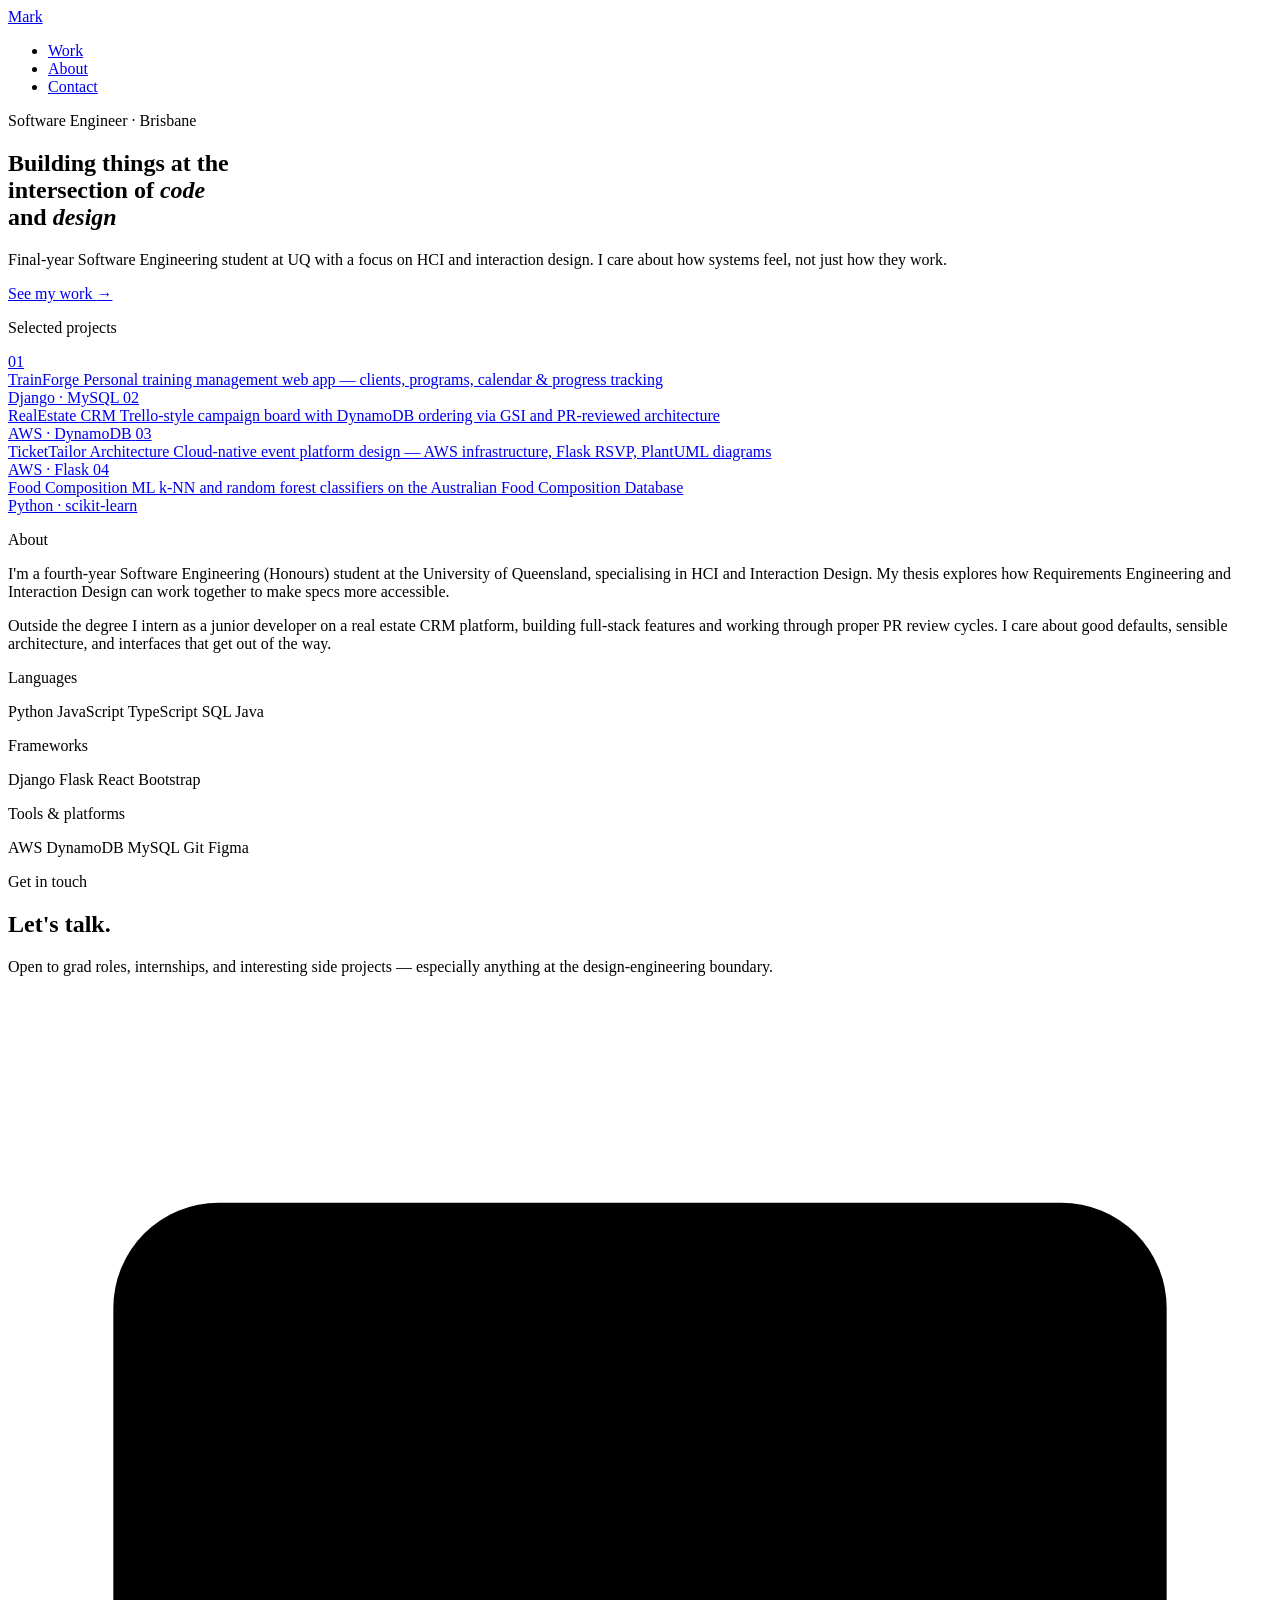
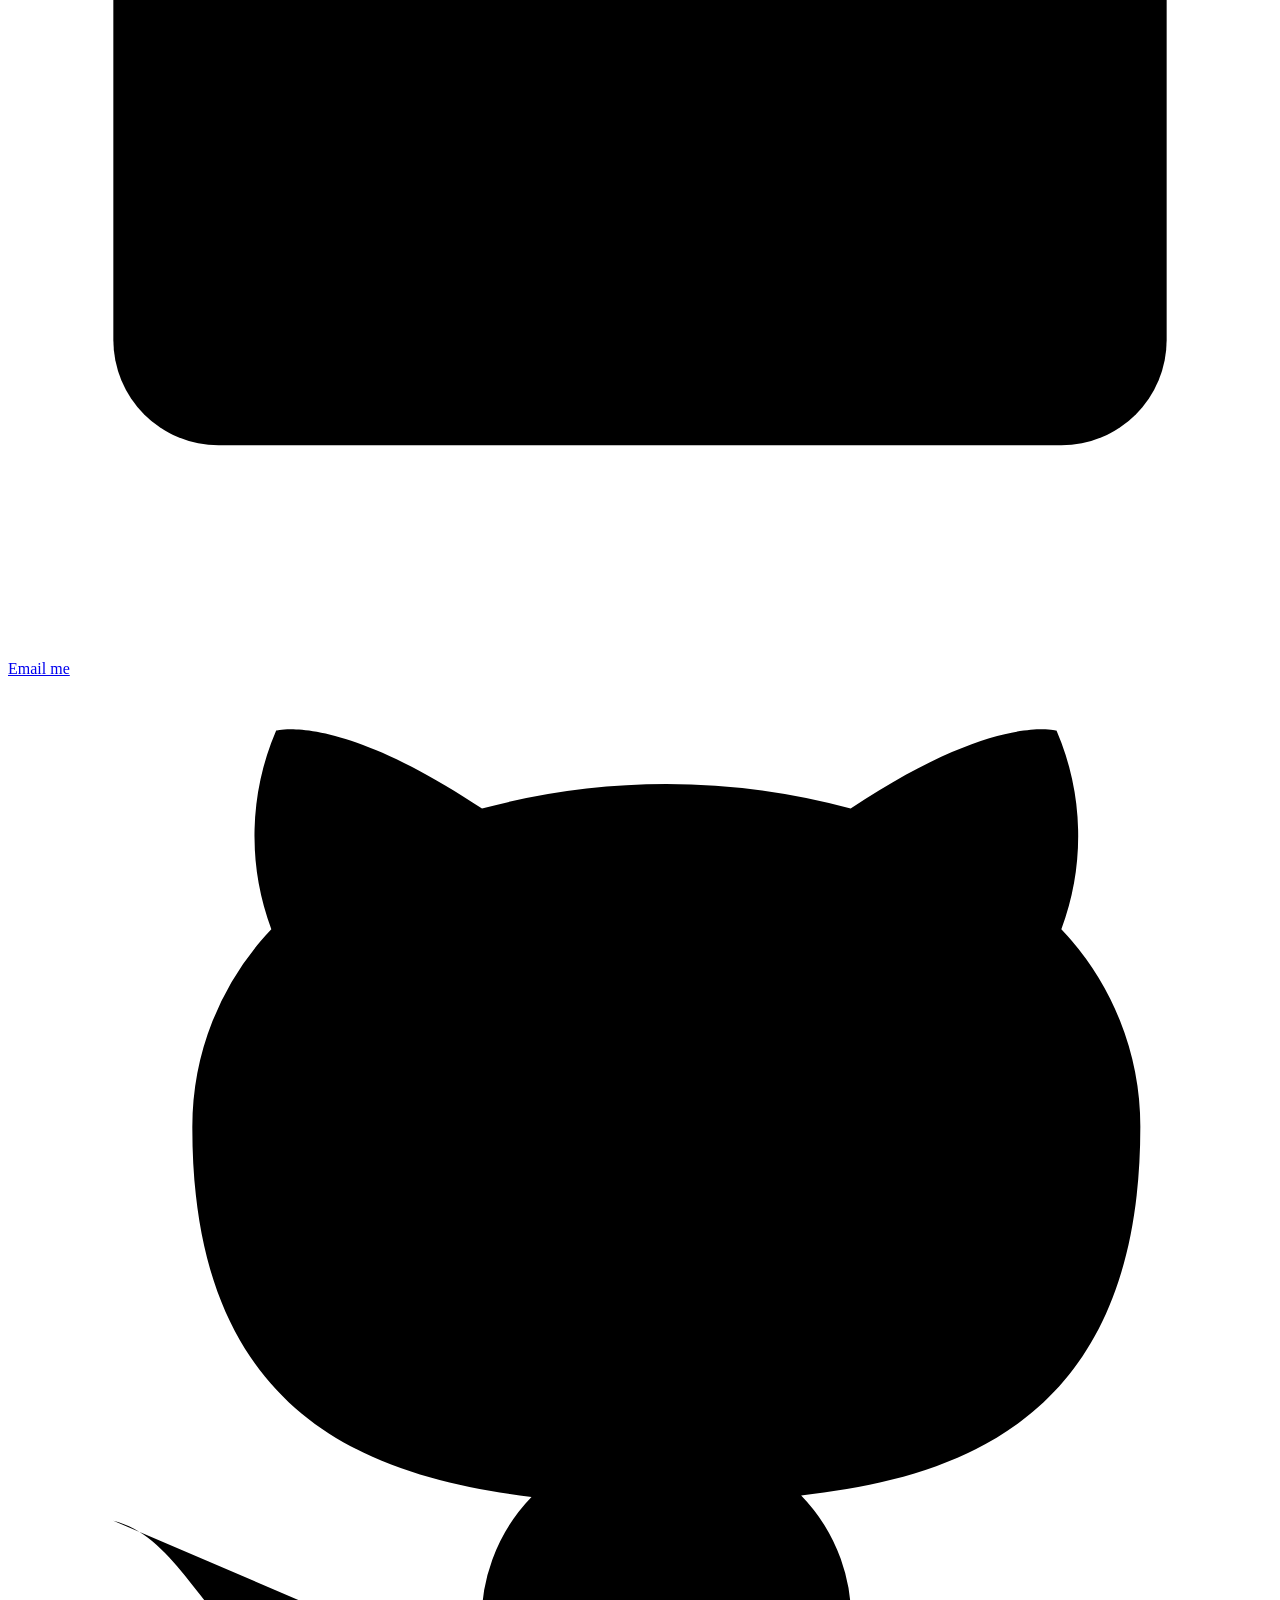
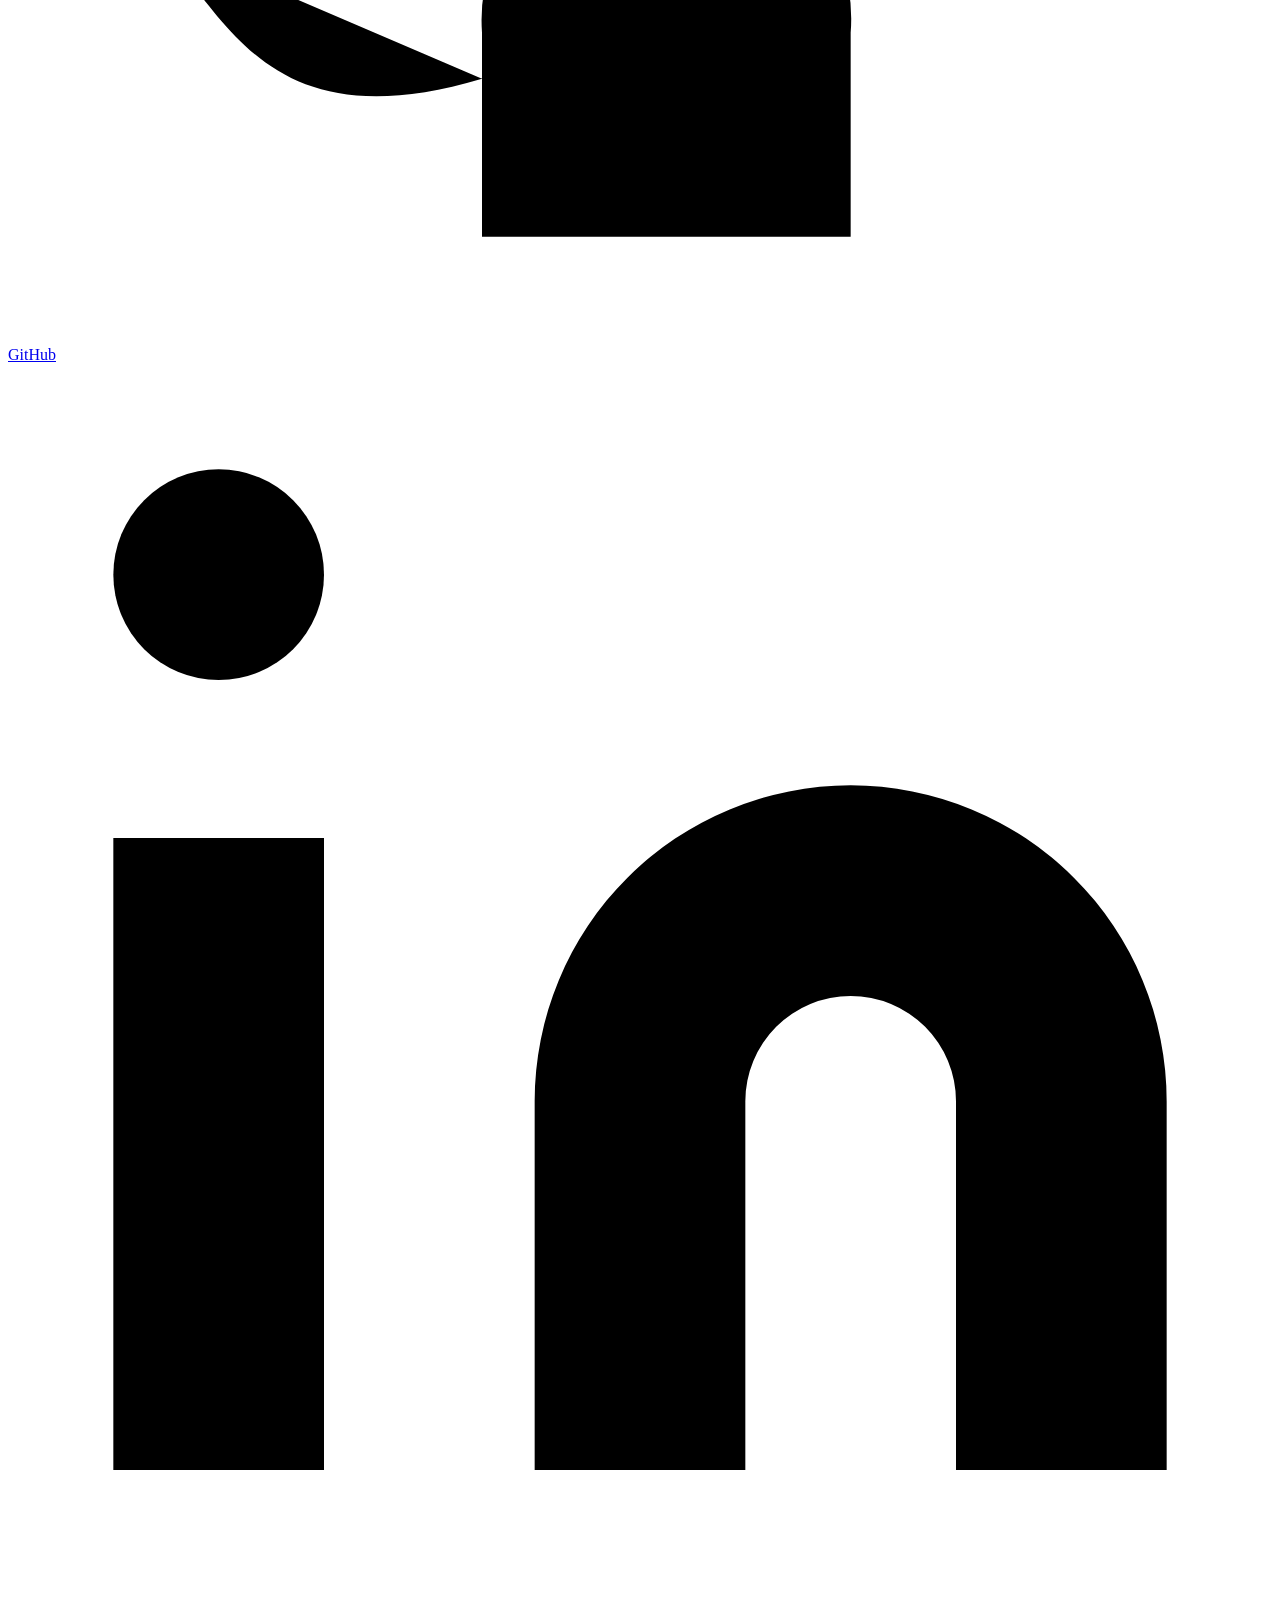
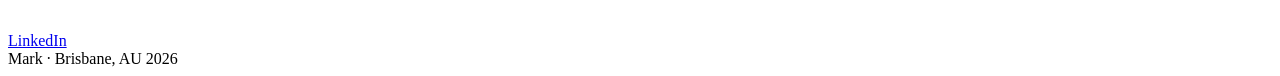
==== index.html @ 2501cafb "web page" ====
<!DOCTYPE html>
<html lang="en">
<head>
  <meta charset="UTF-8" />
  <meta name="viewport" content="width=device-width, initial-scale=1.0" />
  <title>Mark — Software Engineer</title>
  <link rel="preconnect" href="https://fonts.googleapis.com" />
  <link href="https://fonts.googleapis.com/css2?family=DM+Mono:ital,wght@0,300;0,400;1,300&family=Fraunces:ital,opsz,wght@0,9..144,300;0,9..144,400;1,9..144,300&display=swap" rel="stylesheet" />
  <link rel="stylesheet" href="style.css" />
</head>
<body>
  <div class="site">

    <nav>
      <a href="#" class="nav-logo">Mark</a>
      <ul class="nav-links">
        <li><a href="#projects">Work</a></li>
        <li><a href="#about">About</a></li>
        <li><a href="#contact">Contact</a></li>
      </ul>
    </nav>

    <section class="hero">
      <p class="hero-eyebrow">Software Engineer · Brisbane</p>
      <h1>Building things at the<br>intersection of <em>code</em><br>and <em>design</em></h1>
      <p class="hero-sub">
        Final-year Software Engineering student at UQ with a focus on HCI and interaction design. I care about how systems feel, not just how they work.
      </p>
      <a href="#projects" class="hero-cta">
        See my work <span class="arrow">→</span>
      </a>
    </section>

    <section id="projects">
      <p class="section-label">Selected projects</p>
      <div class="project-list">

        <a href="#" class="project-item">
          <span class="project-num">01</span>
          <div>
            <span class="project-name">TrainForge</span>
            <span class="project-desc">Personal training management web app — clients, programs, calendar &amp; progress tracking</span>
          </div>
          <span class="project-tag">Django · MySQL</span>
        </a>

        <a href="#" class="project-item">
          <span class="project-num">02</span>
          <div>
            <span class="project-name">RealEstate CRM</span>
            <span class="project-desc">Trello-style campaign board with DynamoDB ordering via GSI and PR-reviewed architecture</span>
          </div>
          <span class="project-tag">AWS · DynamoDB</span>
        </a>

        <a href="#" class="project-item">
          <span class="project-num">03</span>
          <div>
            <span class="project-name">TicketTailor Architecture</span>
            <span class="project-desc">Cloud-native event platform design — AWS infrastructure, Flask RSVP, PlantUML diagrams</span>
          </div>
          <span class="project-tag">AWS · Flask</span>
        </a>

        <a href="#" class="project-item">
          <span class="project-num">04</span>
          <div>
            <span class="project-name">Food Composition ML</span>
            <span class="project-desc">k-NN and random forest classifiers on the Australian Food Composition Database</span>
          </div>
          <span class="project-tag">Python · scikit-learn</span>
        </a>

      </div>
    </section>

    <section id="about">
      <p class="section-label">About</p>
      <div class="about-grid">
        <div class="about-text">
          <p>
            I'm a fourth-year Software Engineering (Honours) student at the University of Queensland, specialising in HCI and Interaction Design. My thesis explores how Requirements Engineering and Interaction Design can work together to make specs more accessible.
          </p>
          <p>
            Outside the degree I intern as a junior developer on a real estate CRM platform, building full-stack features and working through proper PR review cycles. I care about good defaults, sensible architecture, and interfaces that get out of the way.
          </p>
        </div>
        <div class="about-stack">
          <div class="stack-group">
            <p class="stack-heading">Languages</p>
            <div class="stack-items">
              <span class="tag">Python</span>
              <span class="tag">JavaScript</span>
              <span class="tag">TypeScript</span>
              <span class="tag">SQL</span>
              <span class="tag">Java</span>
            </div>
          </div>
          <div class="stack-group">
            <p class="stack-heading">Frameworks</p>
            <div class="stack-items">
              <span class="tag">Django</span>
              <span class="tag">Flask</span>
              <span class="tag">React</span>
              <span class="tag">Bootstrap</span>
            </div>
          </div>
          <div class="stack-group">
            <p class="stack-heading">Tools &amp; platforms</p>
            <div class="stack-items">
              <span class="tag">AWS</span>
              <span class="tag">DynamoDB</span>
              <span class="tag">MySQL</span>
              <span class="tag">Git</span>
              <span class="tag">Figma</span>
            </div>
          </div>
        </div>
      </div>
    </section>

    <section id="contact">
      <p class="section-label">Get in touch</p>
      <div class="contact-block">
        <div>
          <h2>Let's talk.</h2>
          <p>Open to grad roles, internships, and interesting side projects — especially anything at the design-engineering boundary.</p>
        </div>
        <div class="contact-links">
          <a href="mailto:hello@example.com" class="contact-link">
            <svg viewBox="0 0 24 24"><rect x="2" y="4" width="20" height="16" rx="2"/><path d="m2 7 10 7 10-7"/></svg>
            Email me
          </a>
          <a href="https://github.com/" class="contact-link" target="_blank" rel="noopener">
            <svg viewBox="0 0 24 24"><path d="M9 19c-5 1.5-5-2.5-7-3m14 6v-3.87a3.37 3.37 0 0 0-.94-2.61c3.14-.35 6.44-1.54 6.44-7A5.44 5.44 0 0 0 20 4.77 5.07 5.07 0 0 0 19.91 1S18.73.65 16 2.48a13.38 13.38 0 0 0-7 0C6.27.65 5.09 1 5.09 1A5.07 5.07 0 0 0 5 4.77a5.44 5.44 0 0 0-1.5 3.78c0 5.42 3.3 6.61 6.44 7A3.37 3.37 0 0 0 9 18.13V22"/></svg>
            GitHub
          </a>
          <a href="https://linkedin.com/" class="contact-link" target="_blank" rel="noopener">
            <svg viewBox="0 0 24 24"><path d="M16 8a6 6 0 0 1 6 6v7h-4v-7a2 2 0 0 0-2-2 2 2 0 0 0-2 2v7h-4v-7a6 6 0 0 1 6-6z"/><rect x="2" y="9" width="4" height="12"/><circle cx="4" cy="4" r="2"/></svg>
            LinkedIn
          </a>
        </div>
      </div>
    </section>

    <footer>
      <span>Mark · Brisbane, AU</span>
      <span id="year"></span>
    </footer>

  </div>
  <script>
    document.getElementById('year').textContent = new Date().getFullYear();
  </script>
</body>
</html>
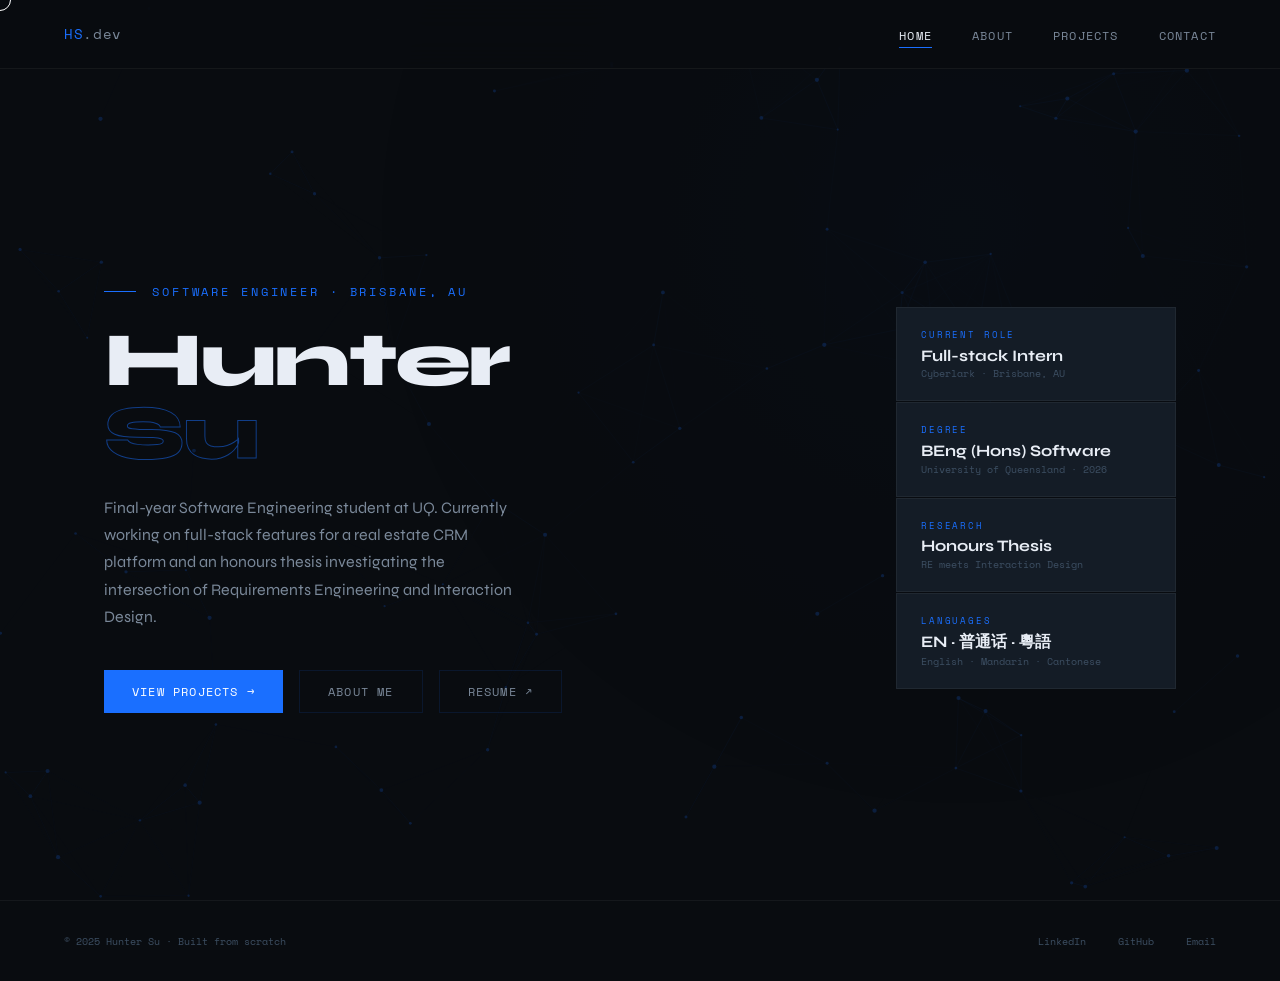
==== commit bc7cdcf6: "added new" ====
--- a/index.html
+++ b/index.html
@@ -3,154 +3,96 @@
 <head>
   <meta charset="UTF-8" />
   <meta name="viewport" content="width=device-width, initial-scale=1.0" />
-  <title>Mark — Software Engineer</title>
-  <link rel="preconnect" href="https://fonts.googleapis.com" />
-  <link href="https://fonts.googleapis.com/css2?family=DM+Mono:ital,wght@0,300;0,400;1,300&family=Fraunces:ital,opsz,wght@0,9..144,300;0,9..144,400;1,9..144,300&display=swap" rel="stylesheet" />
+  <title>Hunter Su - Software Engineer</title>
   <link rel="stylesheet" href="style.css" />
 </head>
 <body>
-  <div class="site">
 
-    <nav>
-      <a href="#" class="nav-logo">Mark</a>
-      <ul class="nav-links">
-        <li><a href="#projects">Work</a></li>
-        <li><a href="#about">About</a></li>
-        <li><a href="#contact">Contact</a></li>
-      </ul>
-    </nav>
+  <!-- Cursor -->
+  <div class="cursor"></div>
 
-    <section class="hero">
-      <p class="hero-eyebrow">Software Engineer · Brisbane</p>
-      <h1>Building things at the<br>intersection of <em>code</em><br>and <em>design</em></h1>
-      <p class="hero-sub">
-        Final-year Software Engineering student at UQ with a focus on HCI and interaction design. I care about how systems feel, not just how they work.
-      </p>
-      <a href="#projects" class="hero-cta">
-        See my work <span class="arrow">→</span>
-      </a>
-    </section>
+  <!-- Animated background -->
+  <canvas id="bg-canvas"></canvas>
 
-    <section id="projects">
-      <p class="section-label">Selected projects</p>
-      <div class="project-list">
+  <!-- Page transition overlay -->
+  <div id="page-transition"></div>
 
-        <a href="#" class="project-item">
-          <span class="project-num">01</span>
-          <div>
-            <span class="project-name">TrainForge</span>
-            <span class="project-desc">Personal training management web app — clients, programs, calendar &amp; progress tracking</span>
-          </div>
-          <span class="project-tag">Django · MySQL</span>
-        </a>
+  <!-- Nav -->
+  <nav>
+    <a href="index.html" class="nav-logo" data-transition>HS<span>.dev</span></a>
+    <ul class="nav-links">
+      <li><a href="index.html"    data-transition>Home</a></li>
+      <li><a href="about.html"    data-transition>About</a></li>
+      <li><a href="projects.html" data-transition>Projects</a></li>
+      <li><a href="contact.html"  data-transition>Contact</a></li>
+    </ul>
+  </nav>
 
-        <a href="#" class="project-item">
-          <span class="project-num">02</span>
-          <div>
-            <span class="project-name">RealEstate CRM</span>
-            <span class="project-desc">Trello-style campaign board with DynamoDB ordering via GSI and PR-reviewed architecture</span>
-          </div>
-          <span class="project-tag">AWS · DynamoDB</span>
-        </a>
+  <main>
+    <div class="page-content">
 
-        <a href="#" class="project-item">
-          <span class="project-num">03</span>
-          <div>
-            <span class="project-name">TicketTailor Architecture</span>
-            <span class="project-desc">Cloud-native event platform design — AWS infrastructure, Flask RSVP, PlantUML diagrams</span>
-          </div>
-          <span class="project-tag">AWS · Flask</span>
-        </a>
-
-        <a href="#" class="project-item">
-          <span class="project-num">04</span>
-          <div>
-            <span class="project-name">Food Composition ML</span>
-            <span class="project-desc">k-NN and random forest classifiers on the Australian Food Composition Database</span>
-          </div>
-          <span class="project-tag">Python · scikit-learn</span>
-        </a>
-
-      </div>
-    </section>
-
-    <section id="about">
-      <p class="section-label">About</p>
-      <div class="about-grid">
-        <div class="about-text">
-          <p>
-            I'm a fourth-year Software Engineering (Honours) student at the University of Queensland, specialising in HCI and Interaction Design. My thesis explores how Requirements Engineering and Interaction Design can work together to make specs more accessible.
-          </p>
-          <p>
-            Outside the degree I intern as a junior developer on a real estate CRM platform, building full-stack features and working through proper PR review cycles. I care about good defaults, sensible architecture, and interfaces that get out of the way.
-          </p>
-        </div>
-        <div class="about-stack">
-          <div class="stack-group">
-            <p class="stack-heading">Languages</p>
-            <div class="stack-items">
-              <span class="tag">Python</span>
-              <span class="tag">JavaScript</span>
-              <span class="tag">TypeScript</span>
-              <span class="tag">SQL</span>
-              <span class="tag">Java</span>
+      <!-- HERO -->
+      <section style="position:relative;">
+        <div class="hero">
+          <div class="hero-left">
+            <div class="hero-eyebrow">Software Engineer · Brisbane, AU</div>
+            <h1 class="hero-name">
+              <span class="line-1">Hunter</span>
+              <span class="line-2">Su</span>
+            </h1>
+            <p class="hero-desc">
+              Final-year Software Engineering student at UQ. Currently working on full-stack features for a real estate CRM 
+              platform and an honours thesis investigating the intersection of Requirements Engineering and Interaction Design.
+            </p>
+            <div class="hero-cta">
+              <a href="projects.html" class="btn btn-primary" data-transition>View Projects →</a>
+              <a href="about.html"    class="btn btn-outline"  data-transition>About Me</a>
+              <a href="Hunter_Su_Resume.pdf" target="_blank" class="btn btn-outline">
+                Resume ↗
+              </a>
             </div>
           </div>
-          <div class="stack-group">
-            <p class="stack-heading">Frameworks</p>
-            <div class="stack-items">
-              <span class="tag">Django</span>
-              <span class="tag">Flask</span>
-              <span class="tag">React</span>
-              <span class="tag">Bootstrap</span>
-            </div>
-          </div>
-          <div class="stack-group">
-            <p class="stack-heading">Tools &amp; platforms</p>
-            <div class="stack-items">
-              <span class="tag">AWS</span>
-              <span class="tag">DynamoDB</span>
-              <span class="tag">MySQL</span>
-              <span class="tag">Git</span>
-              <span class="tag">Figma</span>
+
+          <div class="hero-right">
+            <div class="stat-cluster">
+              <div class="stat-block live">
+                <div class="stat-label">Current Role</div>
+                <div class="stat-value">Full-stack Intern</div>
+                <div class="stat-sub">Cyberlark · Brisbane, AU</div>
+              </div>
+              <div class="stat-block">
+                <div class="stat-label">Degree</div>
+                <div class="stat-value">BEng (Hons) Software</div>
+                <div class="stat-sub">University of Queensland · 2026</div>
+              </div>
+              <div class="stat-block">
+                <div class="stat-label">Research</div>
+                <div class="stat-value">Honours Thesis</div>
+                <div class="stat-sub">RE meets Interaction Design</div>
+              </div>
+              <div class="stat-block">
+                <div class="stat-label">Languages</div>
+                <div class="stat-value">EN · 普通话 · 粵語</div>
+                <div class="stat-sub">English · Mandarin · Cantonese</div>
+              </div>
             </div>
           </div>
         </div>
-      </div>
-    </section>
+      </section>
 
-    <section id="contact">
-      <p class="section-label">Get in touch</p>
-      <div class="contact-block">
-        <div>
-          <h2>Let's talk.</h2>
-          <p>Open to grad roles, internships, and interesting side projects — especially anything at the design-engineering boundary.</p>
-        </div>
-        <div class="contact-links">
-          <a href="mailto:hello@example.com" class="contact-link">
-            <svg viewBox="0 0 24 24"><rect x="2" y="4" width="20" height="16" rx="2"/><path d="m2 7 10 7 10-7"/></svg>
-            Email me
-          </a>
-          <a href="https://github.com/" class="contact-link" target="_blank" rel="noopener">
-            <svg viewBox="0 0 24 24"><path d="M9 19c-5 1.5-5-2.5-7-3m14 6v-3.87a3.37 3.37 0 0 0-.94-2.61c3.14-.35 6.44-1.54 6.44-7A5.44 5.44 0 0 0 20 4.77 5.07 5.07 0 0 0 19.91 1S18.73.65 16 2.48a13.38 13.38 0 0 0-7 0C6.27.65 5.09 1 5.09 1A5.07 5.07 0 0 0 5 4.77a5.44 5.44 0 0 0-1.5 3.78c0 5.42 3.3 6.61 6.44 7A3.37 3.37 0 0 0 9 18.13V22"/></svg>
-            GitHub
-          </a>
-          <a href="https://linkedin.com/" class="contact-link" target="_blank" rel="noopener">
-            <svg viewBox="0 0 24 24"><path d="M16 8a6 6 0 0 1 6 6v7h-4v-7a2 2 0 0 0-2-2 2 2 0 0 0-2 2v7h-4v-7a6 6 0 0 1 6-6z"/><rect x="2" y="9" width="4" height="12"/><circle cx="4" cy="4" r="2"/></svg>
-            LinkedIn
-          </a>
-        </div>
-      </div>
-    </section>
+    </div>
+  </main>
 
-    <footer>
-      <span>Mark · Brisbane, AU</span>
-      <span id="year"></span>
-    </footer>
+  <footer>
+    <div class="footer-left">© 2025 Hunter Su · Built from scratch</div>
+    <div class="footer-right">
+      <a href="https://linkedin.com/in/hunterycsu" target="_blank">LinkedIn</a>
+      <a href="https://github.com/hunterycsu" target="_blank">GitHub</a>
+      <a href="mailto:hunter.yicong.su@gmail.com">Email</a>
+    </div>
+  </footer>
 
-  </div>
-  <script>
-    document.getElementById('year').textContent = new Date().getFullYear();
-  </script>
+  <script src="transition.js"></script>
+  <script src="background.js"></script>
 </body>
-</html>
+</html>
--- a/style.css
+++ b/style.css
@@ -0,0 +1,1073 @@
+/* =========================================
+   HUNTER SU — PORTFOLIO
+   Dark minimal · Terminal meets Garage
+   ========================================= */
+
+@import url('https://fonts.googleapis.com/css2?family=Space+Mono:ital,wght@0,400;0,700;1,400&family=Syne:wght@400;500;700;800&display=swap');
+
+/* ---- RESET & ROOT ---- */
+*, *::before, *::after {
+  margin: 0;
+  padding: 0;
+  box-sizing: border-box;
+}
+
+:root {
+  --bg:          #090c10;
+  --bg-2:        #0d1117;
+  --bg-3:        #111820;
+  --surface:     #141c26;
+  --surface-2:   #1a2535;
+  --blue:        #1a6fff;
+  --blue-dim:    #1249b3;
+  --blue-glow:   rgba(26, 111, 255, 0.18);
+  --blue-ghost:  rgba(26, 111, 255, 0.07);
+  --text:        #e8edf5;
+  --text-dim:    #7a8899;
+  --text-muted:  #3d4f63;
+  --border:      rgba(26, 111, 255, 0.12);
+  --border-dim:  rgba(255,255,255,0.05);
+  --mono:        'Space Mono', monospace;
+  --sans:        'Syne', sans-serif;
+  --transition:  cubic-bezier(0.76, 0, 0.24, 1);
+}
+
+html {
+  font-size: 16px;
+  scroll-behavior: smooth;
+}
+
+body {
+  background: var(--bg);
+  color: var(--text);
+  font-family: var(--sans);
+  min-height: 100vh;
+  overflow-x: hidden;
+  cursor: none;
+}
+
+*, a, button, input, textarea, label, select {
+  cursor: none !important;
+}
+
+/* ---- CUSTOM CURSOR ---- */
+.cursor {
+  position: fixed;
+  left: 0;
+  top: 0;
+  width: 22px;
+  height: 22px;
+  border: 1.5px solid white;
+  border-radius: 50%;
+  background: transparent;
+  pointer-events: none;
+  z-index: 9999;
+  transform: translate(-50%, -50%);
+  transition:
+    width .2s ease,
+    height .2s ease,
+    background .2s ease,
+    border-color .2s ease;
+}
+
+.cursor.active {
+  width: 38px;
+  height: 38px;
+  border-color: var(--blue);
+  background: white;
+}
+
+body:has(a:hover) .cursor,
+body:has(button:hover) .cursor {
+  width: 14px;
+  height: 14px;
+}
+
+/* ---- PAGE TRANSITION OVERLAY ---- */
+#page-transition {
+  position: fixed;
+  inset: 0;
+  background: var(--bg);
+  z-index: 500;
+  transform: translateX(-100%);
+  pointer-events: none;
+}
+#page-transition.slide-in {
+  animation: slideIn 0.45s var(--transition) forwards;
+}
+#page-transition.slide-out {
+  animation: slideOut 0.45s var(--transition) forwards;
+}
+
+@keyframes slideIn {
+  from { transform: translateX(-100%); }
+  to   { transform: translateX(0%); }
+}
+@keyframes slideOut {
+  from { transform: translateX(0%); }
+  to   { transform: translateX(100%); }
+}
+
+/* ---- NAV ---- */
+nav {
+  position: fixed;
+  top: 0;
+  left: 0;
+  right: 0;
+  z-index: 100;
+  display: flex;
+  align-items: center;
+  justify-content: space-between;
+  padding: 1.5rem 4rem;
+  border-bottom: 1px solid var(--border-dim);
+  background: rgba(9, 12, 16, 0.8);
+  backdrop-filter: blur(20px);
+  -webkit-backdrop-filter: blur(20px);
+}
+
+.nav-logo {
+  font-family: var(--mono);
+  font-size: 0.85rem;
+  color: var(--blue);
+  text-decoration: none;
+  letter-spacing: 0.05em;
+}
+.nav-logo span {
+  color: var(--text-dim);
+}
+
+.nav-links {
+  display: flex;
+  gap: 2.5rem;
+  list-style: none;
+}
+
+.nav-links a {
+  font-family: var(--mono);
+  font-size: 0.75rem;
+  color: var(--text-dim);
+  text-decoration: none;
+  letter-spacing: 0.1em;
+  text-transform: uppercase;
+  position: relative;
+  transition: color 0.2s;
+}
+.nav-links a::after {
+  content: '';
+  position: absolute;
+  bottom: -4px;
+  left: 0;
+  width: 0;
+  height: 1px;
+  background: var(--blue);
+  transition: width 0.3s var(--transition);
+}
+.nav-links a:hover,
+.nav-links a.active {
+  color: var(--text);
+}
+.nav-links a:hover::after,
+.nav-links a.active::after {
+  width: 100%;
+}
+
+/* ---- MAIN WRAPPER ---- */
+main {
+  position: relative;
+  z-index: 2;
+}
+
+/* ---- PAGE CONTENT (fade in on load) ---- */
+.page-content {
+  animation: fadeUp 0.6s var(--transition) both;
+  animation-delay: 0.15s;
+}
+@keyframes fadeUp {
+  from { opacity: 0; transform: translateY(24px); }
+  to   { opacity: 1; transform: translateY(0); }
+}
+
+/* ---- SECTION UTILITY ---- */
+.section {
+  padding: 7rem 4rem;
+  max-width: 1200px;
+  margin: 0 auto;
+}
+.section-tag {
+  font-family: var(--mono);
+  font-size: 0.7rem;
+  color: var(--blue);
+  letter-spacing: 0.2em;
+  text-transform: uppercase;
+  margin-bottom: 1rem;
+  display: flex;
+  align-items: center;
+  gap: 0.75rem;
+}
+.section-tag::before {
+  content: '//';
+  opacity: 0.5;
+}
+
+/* ====================================================
+   INDEX — HERO
+   ==================================================== */
+.hero {
+  min-height: 100vh;
+  display: grid;
+  grid-template-columns: 1fr auto;
+  align-items: center;
+  padding: 0 4rem;
+  max-width: 1200px;
+  margin: 0 auto;
+  gap: 4rem;
+}
+
+.hero-left {
+  padding-top: 6rem;
+}
+
+.hero-eyebrow {
+  font-family: var(--mono);
+  font-size: 0.72rem;
+  color: var(--blue);
+  letter-spacing: 0.25em;
+  text-transform: uppercase;
+  margin-bottom: 1.5rem;
+  display: flex;
+  align-items: center;
+  gap: 1rem;
+}
+.hero-eyebrow::before {
+  content: '';
+  display: block;
+  width: 32px;
+  height: 1px;
+  background: var(--blue);
+}
+
+.hero-name {
+  font-family: var(--sans);
+  font-weight: 800;
+  font-size: clamp(3.5rem, 6vw, 6rem);
+  line-height: 0.95;
+  letter-spacing: -0.03em;
+  margin-bottom: 1.5rem;
+}
+.hero-name .line-1 { color: var(--text); display: block; }
+.hero-name .line-2 {
+  color: transparent;
+  -webkit-text-stroke: 1px rgba(26,111,255,0.5);
+  display: block;
+}
+
+.hero-desc {
+  font-family: var(--sans);
+  font-size: 1rem;
+  color: var(--text-dim);
+  line-height: 1.7;
+  max-width: 420px;
+  margin-bottom: 2.5rem;
+}
+
+.hero-cta {
+  display: flex;
+  gap: 1rem;
+  flex-wrap: wrap;
+}
+
+.btn {
+  display: inline-flex;
+  align-items: center;
+  gap: 0.5rem;
+  padding: 0.75rem 1.75rem;
+  font-family: var(--mono);
+  font-size: 0.75rem;
+  letter-spacing: 0.1em;
+  text-transform: uppercase;
+  text-decoration: none;
+  border: none;
+  cursor: none;
+  transition: all 0.25s var(--transition);
+}
+.btn-primary {
+  background: var(--blue);
+  color: #fff;
+}
+.btn-primary:hover {
+  background: #2a7fff;
+  transform: translateY(-2px);
+  box-shadow: 0 8px 24px rgba(26,111,255,0.35);
+}
+.btn-outline {
+  background: transparent;
+  color: var(--text-dim);
+  border: 1px solid var(--border);
+}
+.btn-outline:hover {
+  border-color: var(--blue);
+  color: var(--text);
+  transform: translateY(-2px);
+}
+
+/* Hero right — stat panel cluster */
+.hero-right {
+  display: flex;
+  justify-content: center;
+  align-items: center;
+  padding-top: 6rem;
+}
+
+.stat-cluster {
+  display: flex;
+  flex-direction: column;
+  gap: 1px;
+  width: 280px;
+}
+
+.stat-block {
+  background: var(--surface);
+  border: 1px solid var(--border-dim);
+  padding: 1.25rem 1.5rem;
+  position: relative;
+  overflow: hidden;
+  transition: background 0.2s;
+}
+.stat-block:hover { background: var(--surface-2); }
+.stat-block::before {
+  content: '';
+  position: absolute;
+  left: 0; top: 0; bottom: 0;
+  width: 2px;
+  background: var(--blue);
+  transform: scaleY(0);
+  transform-origin: bottom;
+  transition: transform 0.3s var(--transition);
+}
+.stat-block:hover::before { transform: scaleY(1); }
+
+.stat-label {
+  font-family: var(--mono);
+  font-size: 0.58rem;
+  color: var(--blue);
+  letter-spacing: 0.2em;
+  text-transform: uppercase;
+  margin-bottom: 0.3rem;
+}
+.stat-value {
+  font-family: var(--sans);
+  font-weight: 700;
+  font-size: 1rem;
+  color: var(--text);
+  margin-bottom: 0.1rem;
+}
+.stat-sub {
+  font-family: var(--mono);
+  font-size: 0.6rem;
+  color: var(--text-muted);
+}
+
+.stat-block.live .stat-label {
+  display: flex;
+  align-items: center;
+  gap: 0.5rem;
+}
+
+
+/* ---- FEATURED SECTION (index) ---- */
+.featured {
+  background: var(--bg-2);
+  border-top: 1px solid var(--border-dim);
+  border-bottom: 1px solid var(--border-dim);
+}
+
+.featured-grid {
+  display: grid;
+  grid-template-columns: repeat(3, 1fr);
+  gap: 1px;
+  background: var(--border-dim);
+  border: 1px solid var(--border-dim);
+}
+.featured-item {
+  background: var(--bg-2);
+  padding: 2.5rem 2rem;
+  transition: background 0.25s;
+}
+.featured-item:hover {
+  background: var(--surface);
+}
+.featured-num {
+  font-family: var(--mono);
+  font-size: 0.65rem;
+  color: var(--blue);
+  margin-bottom: 1rem;
+}
+.featured-title {
+  font-size: 1.1rem;
+  font-weight: 700;
+  margin-bottom: 0.5rem;
+}
+.featured-text {
+  font-family: var(--mono);
+  font-size: 0.72rem;
+  color: var(--text-dim);
+  line-height: 1.6;
+}
+
+/* ====================================================
+   ABOUT PAGE
+   ==================================================== */
+.about-hero {
+  padding-top: 10rem;
+  padding-bottom: 5rem;
+}
+
+.about-grid {
+  display: grid;
+  grid-template-columns: 1fr 1.6fr;
+  gap: 5rem;
+  align-items: start;
+}
+
+.about-left h1 {
+  font-size: clamp(2.5rem, 4vw, 4rem);
+  font-weight: 800;
+  line-height: 1;
+  letter-spacing: -0.03em;
+  margin-bottom: 1.5rem;
+}
+.about-left h1 em {
+  font-style: normal;
+  color: transparent;
+  -webkit-text-stroke: 1px rgba(26,111,255,0.6);
+}
+
+.about-left p {
+  font-family: var(--sans);
+  font-size: 0.95rem;
+  color: var(--text-dim);
+  line-height: 1.8;
+  margin-bottom: 1rem;
+}
+
+.interests {
+  margin-top: 2rem;
+  display: flex;
+  flex-direction: column;
+  gap: 0.5rem;
+}
+.interest-tag {
+  display: inline-flex;
+  align-items: center;
+  gap: 0.5rem;
+  font-family: var(--mono);
+  font-size: 0.7rem;
+  color: var(--text-dim);
+  background: var(--surface);
+  border: 1px solid var(--border);
+  padding: 0.4rem 0.75rem;
+  width: fit-content;
+}
+.interest-tag .icon { font-size: 0.85rem; }
+
+/* Timeline */
+.timeline {
+  position: relative;
+  padding-left: 1.5rem;
+}
+.timeline::before {
+  content: '';
+  position: absolute;
+  left: 0;
+  top: 0;
+  bottom: 0;
+  width: 1px;
+  background: var(--border);
+}
+
+.timeline-item {
+  position: relative;
+  padding-bottom: 2.5rem;
+  padding-left: 1.5rem;
+}
+.timeline-item::before {
+  content: '';
+  position: absolute;
+  left: -1.5rem;
+  top: 0.35rem;
+  width: 7px;
+  height: 7px;
+  background: var(--blue);
+  border-radius: 50%;
+  transform: translateX(-3px);
+  box-shadow: 0 0 0 3px var(--bg), 0 0 0 4px var(--blue-dim);
+}
+.timeline-date {
+  font-family: var(--mono);
+  font-size: 0.65rem;
+  color: var(--blue);
+  letter-spacing: 0.1em;
+  margin-bottom: 0.4rem;
+}
+.timeline-company {
+  font-weight: 700;
+  font-size: 0.95rem;
+  margin-bottom: 0.2rem;
+}
+.timeline-role {
+  font-family: var(--mono);
+  font-size: 0.7rem;
+  color: var(--text-dim);
+  margin-bottom: 0.5rem;
+}
+.timeline-points {
+  list-style: none;
+  padding: 0;
+}
+.timeline-points li {
+  font-size: 0.82rem;
+  color: var(--text-dim);
+  line-height: 1.6;
+  padding: 0.15rem 0;
+  padding-left: 1rem;
+  position: relative;
+}
+.timeline-points li::before {
+  content: '→';
+  position: absolute;
+  left: 0;
+  color: var(--blue);
+  font-size: 0.65rem;
+  top: 0.05rem;
+}
+
+/* Skills grid */
+.skills-section {
+  background: var(--bg-2);
+  border-top: 1px solid var(--border-dim);
+}
+.skills-grid {
+  display: grid;
+  grid-template-columns: repeat(4, 1fr);
+  gap: 1px;
+  background: var(--border-dim);
+}
+.skill-chip {
+  background: var(--bg-2);
+  padding: 1.25rem 1rem;
+  font-family: var(--mono);
+  font-size: 0.72rem;
+  color: var(--text-dim);
+  text-align: center;
+  transition: background 0.2s, color 0.2s;
+}
+.skill-chip:hover {
+  background: var(--blue-ghost);
+  color: var(--text);
+}
+
+/* ====================================================
+   PROJECTS PAGE
+   ==================================================== */
+.projects-hero {
+  padding-top: 10rem;
+  padding-bottom: 4rem;
+}
+.projects-hero h1 {
+  font-size: clamp(2.5rem, 5vw, 5rem);
+  font-weight: 800;
+  letter-spacing: -0.03em;
+  line-height: 1;
+}
+.projects-hero h1 span {
+  color: transparent;
+  -webkit-text-stroke: 1px rgba(26,111,255,0.5);
+}
+
+.projects-grid {
+  display: grid;
+  grid-template-columns: 1fr 1fr;
+  gap: 1.5rem;
+}
+
+.project-card {
+  background: var(--surface);
+  border: 1px solid var(--border-dim);
+  padding: 2rem;
+  position: relative;
+  overflow: hidden;
+  transition: border-color 0.3s, transform 0.3s var(--transition);
+  cursor: none;
+}
+.project-card::before {
+  content: '';
+  position: absolute;
+  top: 0; left: 0; right: 0;
+  height: 2px;
+  background: var(--blue);
+  transform: scaleX(0);
+  transform-origin: left;
+  transition: transform 0.4s var(--transition);
+}
+.project-card:hover {
+  border-color: var(--border);
+  transform: translateY(-4px);
+}
+.project-card:hover::before {
+  transform: scaleX(1);
+}
+
+.project-number {
+  font-family: var(--mono);
+  font-size: 0.6rem;
+  color: var(--text-muted);
+  margin-bottom: 1rem;
+  letter-spacing: 0.15em;
+}
+.project-title {
+  font-weight: 700;
+  font-size: 1.15rem;
+  margin-bottom: 0.5rem;
+  color: var(--text);
+}
+.project-desc {
+  font-size: 0.82rem;
+  color: var(--text-dim);
+  line-height: 1.7;
+  margin-bottom: 1.25rem;
+}
+.project-tags {
+  display: flex;
+  flex-wrap: wrap;
+  gap: 0.4rem;
+}
+.tag {
+  font-family: var(--mono);
+  font-size: 0.6rem;
+  color: var(--blue);
+  border: 1px solid var(--blue-dim);
+  background: var(--blue-ghost);
+  padding: 0.2rem 0.5rem;
+  letter-spacing: 0.05em;
+}
+
+.project-card.featured-card {
+  grid-column: 1 / -1;
+  display: grid;
+  grid-template-columns: 1.2fr 1fr;
+  gap: 2rem;
+  align-items: center;
+}
+.featured-card-badge {
+  font-family: var(--mono);
+  font-size: 0.6rem;
+  color: var(--blue);
+  border: 1px solid var(--blue);
+  padding: 0.2rem 0.6rem;
+  width: fit-content;
+  margin-bottom: 0.75rem;
+  letter-spacing: 0.1em;
+}
+
+/* ====================================================
+   CONTACT PAGE
+   ==================================================== */
+.contact-hero {
+  padding-top: 10rem;
+  padding-bottom: 4rem;
+}
+.contact-hero h1 {
+  font-size: clamp(2.5rem, 5vw, 5rem);
+  font-weight: 800;
+  letter-spacing: -0.03em;
+  line-height: 1;
+  margin-bottom: 1rem;
+}
+.contact-hero p {
+  font-family: var(--sans);
+  color: var(--text-dim);
+  font-size: 1rem;
+  max-width: 480px;
+}
+
+.contact-grid {
+  display: grid;
+  grid-template-columns: 1fr 1fr;
+  gap: 4rem;
+  align-items: start;
+}
+
+.contact-links {
+  display: flex;
+  flex-direction: column;
+  gap: 1px;
+  background: var(--border-dim);
+  border: 1px solid var(--border-dim);
+}
+.contact-link-item {
+  display: flex;
+  align-items: center;
+  justify-content: space-between;
+  padding: 1.25rem 1.5rem;
+  background: var(--surface);
+  text-decoration: none;
+  color: var(--text);
+  transition: background 0.2s, padding-left 0.3s var(--transition);
+}
+.contact-link-item:hover {
+  background: var(--surface-2);
+  padding-left: 2rem;
+}
+.contact-link-left {
+  display: flex;
+  align-items: center;
+  gap: 1rem;
+}
+.contact-link-icon {
+  width: 36px;
+  height: 36px;
+  background: var(--blue-ghost);
+  border: 1px solid var(--border);
+  display: flex;
+  align-items: center;
+  justify-content: center;
+  font-size: 1rem;
+}
+.contact-link-label {
+  font-family: var(--mono);
+  font-size: 0.72rem;
+  color: var(--text-dim);
+  display: block;
+  margin-bottom: 0.15rem;
+  text-transform: uppercase;
+  letter-spacing: 0.1em;
+}
+.contact-link-value {
+  font-size: 0.85rem;
+  color: var(--text);
+}
+.contact-arrow {
+  color: var(--text-muted);
+  font-size: 1rem;
+  transition: color 0.2s, transform 0.3s;
+}
+.contact-link-item:hover .contact-arrow {
+  color: var(--blue);
+  transform: translateX(4px);
+}
+
+/* Contact form */
+.contact-form {
+  display: flex;
+  flex-direction: column;
+  gap: 1rem;
+}
+.form-field {
+  display: flex;
+  flex-direction: column;
+  gap: 0.4rem;
+}
+.form-label {
+  font-family: var(--mono);
+  font-size: 0.65rem;
+  color: var(--blue);
+  letter-spacing: 0.15em;
+  text-transform: uppercase;
+}
+.form-input,
+.form-textarea {
+  background: var(--surface);
+  border: 1px solid var(--border-dim);
+  color: var(--text);
+  font-family: var(--mono);
+  font-size: 0.8rem;
+  padding: 0.75rem 1rem;
+  outline: none;
+  transition: border-color 0.25s;
+  width: 100%;
+  resize: none;
+}
+.form-input:focus,
+.form-textarea:focus {
+  border-color: var(--blue);
+}
+.form-input::placeholder,
+.form-textarea::placeholder {
+  color: var(--text-muted);
+}
+.form-textarea { min-height: 120px; }
+
+/* ====================================================
+   CANVAS BACKGROUND
+   ==================================================== */
+#bg-canvas {
+  position: fixed;
+  inset: 0;
+  z-index: 0;
+  opacity: 0.35;
+  pointer-events: none;
+}
+
+/* ====================================================
+   ABOUT — GALLERY / INTERESTS
+   ==================================================== */
+.about-gallery-section {
+  border-top: 1px solid var(--border-dim);
+}
+
+.gallery-intro {
+  margin-bottom: 2.5rem;
+}
+.gallery-intro p {
+  font-size: 0.9rem;
+  color: var(--text-dim);
+  max-width: 560px;
+  line-height: 1.7;
+}
+
+.gallery-grid {
+  display: grid;
+  grid-template-columns: repeat(3, 1fr);
+  gap: 1px;
+  background: var(--border-dim);
+}
+
+.gallery-card {
+  background: var(--surface);
+  aspect-ratio: 4/3;
+  position: relative;
+  overflow: hidden;
+  display: flex;
+  align-items: flex-end;
+  transition: transform 0.35s var(--transition);
+}
+.gallery-card:hover { transform: scale(1.01); z-index: 2; }
+
+/* The illustration area fills the card */
+.gallery-art {
+  position: absolute;
+  inset: 0;
+  display: flex;
+  align-items: center;
+  justify-content: center;
+}
+
+/* Overlay label */
+.gallery-label {
+  position: relative;
+  z-index: 2;
+  width: 100%;
+  padding: 1rem 1.25rem;
+  background: linear-gradient(to top, rgba(9,12,16,0.9) 0%, transparent 100%);
+}
+.gallery-label-title {
+  font-family: var(--sans);
+  font-weight: 700;
+  font-size: 0.9rem;
+  color: var(--text);
+  margin-bottom: 0.15rem;
+}
+.gallery-label-sub {
+  font-family: var(--mono);
+  font-size: 0.6rem;
+  color: var(--blue);
+  letter-spacing: 0.1em;
+}
+
+/* ====================================================
+   RESUME MODAL
+   ==================================================== */
+.resume-modal-overlay {
+  position: fixed;
+  inset: 0;
+  background: rgba(9,12,16,0.92);
+  backdrop-filter: blur(12px);
+  z-index: 300;
+  display: flex;
+  align-items: center;
+  justify-content: center;
+  opacity: 0;
+  pointer-events: none;
+  transition: opacity 0.3s;
+}
+.resume-modal-overlay.open {
+  opacity: 1;
+  pointer-events: all;
+}
+.resume-modal {
+  background: var(--surface);
+  border: 1px solid var(--border);
+  width: min(860px, 92vw);
+  max-height: 90vh;
+  display: flex;
+  flex-direction: column;
+  transform: translateY(20px);
+  transition: transform 0.35s var(--transition);
+}
+.resume-modal-overlay.open .resume-modal {
+  transform: translateY(0);
+}
+.resume-modal-header {
+  display: flex;
+  align-items: center;
+  justify-content: space-between;
+  padding: 1rem 1.5rem;
+  border-bottom: 1px solid var(--border-dim);
+  flex-shrink: 0;
+}
+.resume-modal-title {
+  font-family: var(--mono);
+  font-size: 0.7rem;
+  color: var(--blue);
+  letter-spacing: 0.15em;
+  text-transform: uppercase;
+}
+.resume-modal-actions {
+  display: flex;
+  gap: 0.75rem;
+  align-items: center;
+}
+.resume-close {
+  background: none;
+  border: 1px solid var(--border-dim);
+  color: var(--text-dim);
+  font-family: var(--mono);
+  font-size: 0.7rem;
+  padding: 0.35rem 0.75rem;
+  transition: border-color 0.2s, color 0.2s;
+}
+.resume-close:hover {
+  border-color: var(--blue);
+  color: var(--text);
+}
+.resume-modal-body {
+  overflow-y: auto;
+  flex: 1;
+  padding: 2rem;
+}
+/* Render resume as formatted content */
+.resume-content {
+  font-family: var(--mono);
+  font-size: 0.75rem;
+  line-height: 1.8;
+  color: var(--text-dim);
+}
+.resume-content h1 {
+  font-family: var(--sans);
+  font-size: 1.8rem;
+  font-weight: 800;
+  color: var(--text);
+  letter-spacing: -0.02em;
+  margin-bottom: 0.25rem;
+}
+.resume-content .resume-contact {
+  font-size: 0.68rem;
+  color: var(--text-muted);
+  margin-bottom: 2rem;
+}
+.resume-content .resume-contact a { color: var(--blue); text-decoration: none; }
+.resume-section-title {
+  font-family: var(--sans);
+  font-size: 0.65rem;
+  font-weight: 700;
+  letter-spacing: 0.2em;
+  text-transform: uppercase;
+  color: var(--blue);
+  border-bottom: 1px solid var(--border);
+  padding-bottom: 0.4rem;
+  margin: 1.5rem 0 1rem;
+}
+.resume-entry { margin-bottom: 1.25rem; }
+.resume-entry-header {
+  display: flex;
+  justify-content: space-between;
+  align-items: baseline;
+  flex-wrap: wrap;
+  gap: 0.25rem;
+}
+.resume-entry-title {
+  font-family: var(--sans);
+  font-weight: 700;
+  font-size: 0.85rem;
+  color: var(--text);
+}
+.resume-entry-date {
+  font-size: 0.65rem;
+  color: var(--text-muted);
+}
+.resume-entry-sub {
+  font-size: 0.68rem;
+  color: var(--blue);
+  margin-bottom: 0.35rem;
+}
+.resume-entry ul {
+  list-style: none;
+  padding: 0;
+}
+.resume-entry ul li {
+  padding-left: 1rem;
+  position: relative;
+  color: var(--text-dim);
+  font-size: 0.72rem;
+  line-height: 1.6;
+}
+.resume-entry ul li::before {
+  content: '→';
+  position: absolute;
+  left: 0;
+  color: var(--blue);
+  font-size: 0.6rem;
+}
+.resume-skills-list {
+  font-size: 0.72rem;
+  color: var(--text-dim);
+  line-height: 1.8;
+}
+
+
+footer {
+  border-top: 1px solid var(--border-dim);
+  padding: 2rem 4rem;
+  display: flex;
+  align-items: center;
+  justify-content: space-between;
+  position: relative;
+  z-index: 2;
+}
+.footer-left {
+  font-family: var(--mono);
+  font-size: 0.65rem;
+  color: var(--text-muted);
+}
+.footer-right {
+  font-family: var(--mono);
+  font-size: 0.65rem;
+  color: var(--text-muted);
+  display: flex;
+  gap: 2rem;
+}
+.footer-right a {
+  color: var(--text-muted);
+  text-decoration: none;
+  transition: color 0.2s;
+}
+.footer-right a:hover {
+  color: var(--blue);
+}
+
+/* ====================================================
+   RESPONSIVE
+   ==================================================== */
+@media (max-width: 900px) {
+  nav { padding: 1.25rem 1.5rem; }
+  .hero { grid-template-columns: 1fr; padding: 0 1.5rem; }
+  .hero-right { display: none; }
+  .section { padding: 5rem 1.5rem; }
+  .about-grid { grid-template-columns: 1fr; gap: 3rem; }
+  .skills-grid { grid-template-columns: repeat(2, 1fr); }
+  .projects-grid { grid-template-columns: 1fr; }
+  .project-card.featured-card { grid-template-columns: 1fr; }
+  .contact-grid { grid-template-columns: 1fr; }
+  .featured-grid { grid-template-columns: 1fr; }
+  footer { flex-direction: column; gap: 1rem; padding: 1.5rem; }
+}
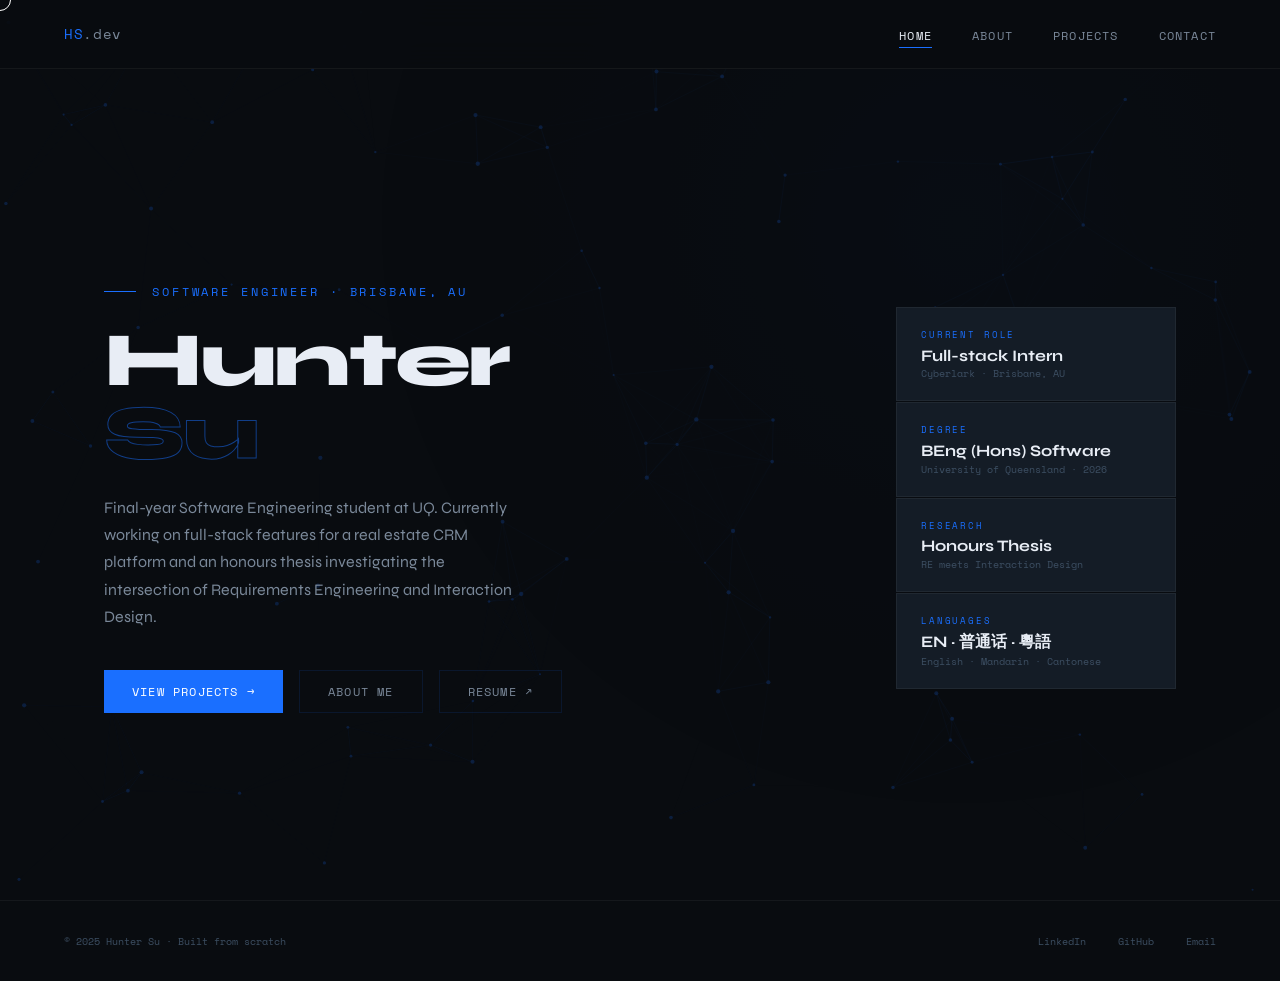
==== commit 0ee504f3: "added" ====
--- a/index.html
+++ b/index.html
@@ -5,6 +5,7 @@
   <meta name="viewport" content="width=device-width, initial-scale=1.0" />
   <title>Hunter Su - Software Engineer</title>
   <link rel="stylesheet" href="style.css" />
+  <link rel="icon" type="image/png" href="icon.png" />
 </head>
 <body>
 
--- a/style.css
+++ b/style.css
@@ -683,6 +683,13 @@
   line-height: 1;
   margin-bottom: 1rem;
 }
+
+.contact-hero h1 em {
+  font-style: normal;
+  color: transparent;
+  -webkit-text-stroke: 1px rgba(26,111,255,0.6);
+}
+
 .contact-hero p {
   font-family: var(--sans);
   color: var(--text-dim);
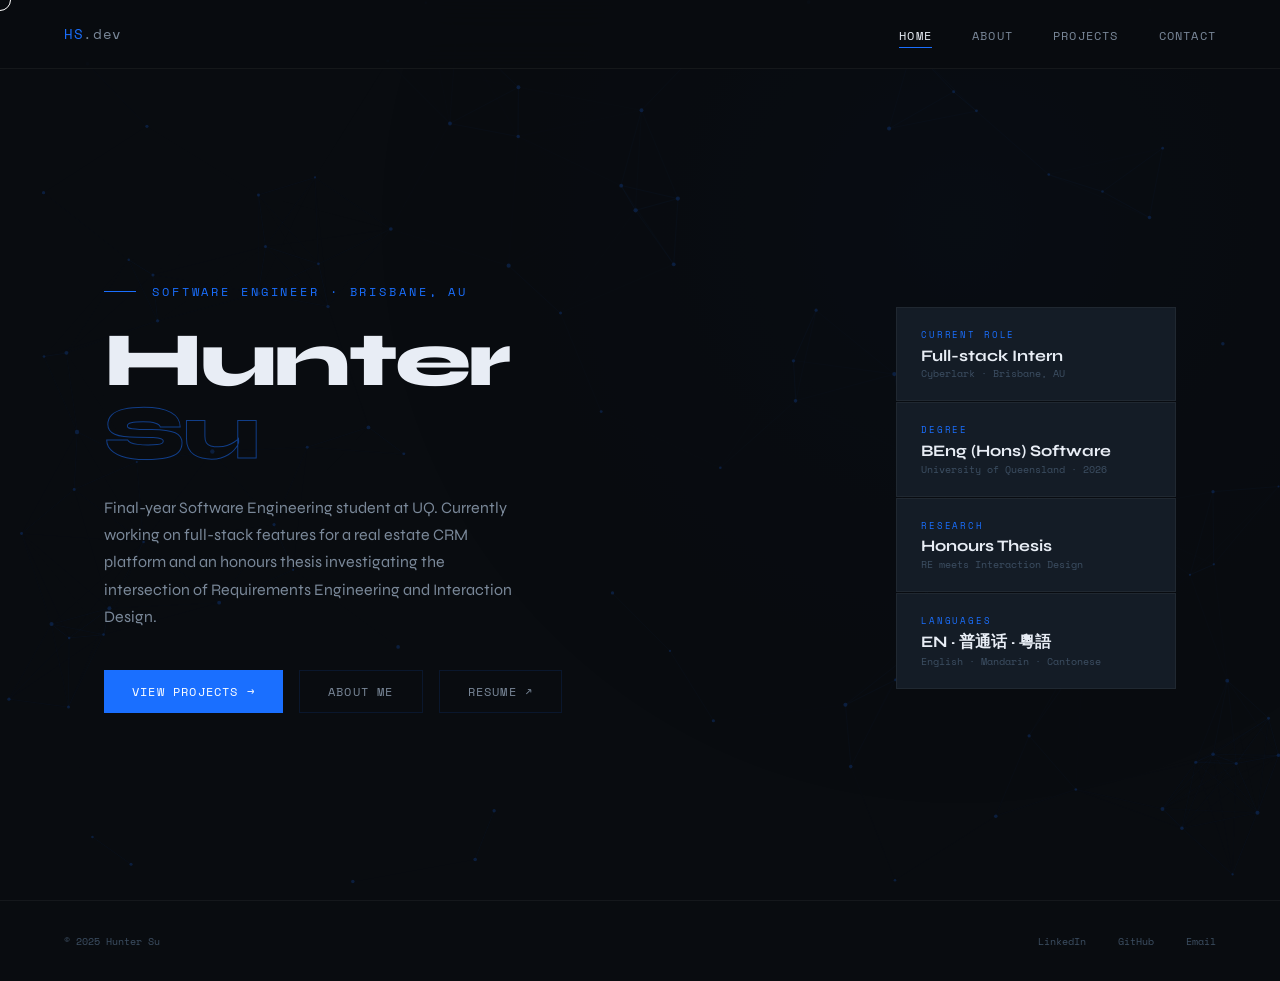
==== commit 3546fd45: "improved" ====
--- a/index.html
+++ b/index.html
@@ -27,7 +27,20 @@
       <li><a href="projects.html" data-transition>Projects</a></li>
       <li><a href="contact.html"  data-transition>Contact</a></li>
     </ul>
+    <button class="nav-burger" aria-label="Menu">
+      <span></span><span></span><span></span>
+    </button>
   </nav>
+
+  <div class="nav-scrim"></div>
+  <div class="nav-drawer">
+    <ul>
+      <li><a href="index.html"    data-transition>Home</a></li>
+      <li><a href="about.html"    data-transition>About</a></li>
+      <li><a href="projects.html" data-transition>Projects</a></li>
+      <li><a href="contact.html"  data-transition>Contact</a></li>
+    </ul>
+  </div>
 
   <main>
     <div class="page-content">
@@ -48,7 +61,7 @@
             <div class="hero-cta">
               <a href="projects.html" class="btn btn-primary" data-transition>View Projects →</a>
               <a href="about.html"    class="btn btn-outline"  data-transition>About Me</a>
-              <a href="Hunter_Su_Resume.pdf" target="_blank" class="btn btn-outline">
+              <a href="Yicong (Hunter) Su Resume.pdf" target="_blank" class="btn btn-outline">
                 Resume ↗
               </a>
             </div>
@@ -85,7 +98,7 @@
   </main>
 
   <footer>
-    <div class="footer-left">© 2025 Hunter Su · Built from scratch</div>
+    <div class="footer-left">© 2025 Hunter Su</div>
     <div class="footer-right">
       <a href="https://linkedin.com/in/hunterycsu" target="_blank">LinkedIn</a>
       <a href="https://github.com/hunterycsu" target="_blank">GitHub</a>
--- a/style.css
+++ b/style.css
@@ -1,8 +1,3 @@
-/* =========================================
-   HUNTER SU — PORTFOLIO
-   Dark minimal · Terminal meets Garage
-   ========================================= */
-
 @import url('https://fonts.googleapis.com/css2?family=Space+Mono:ital,wght@0,400;0,700;1,400&family=Syne:wght@400;500;700;800&display=swap');
 
 /* ---- RESET & ROOT ---- */
@@ -1077,4 +1072,71 @@
   .contact-grid { grid-template-columns: 1fr; }
   .featured-grid { grid-template-columns: 1fr; }
   footer { flex-direction: column; gap: 1rem; padding: 1.5rem; }
+}
+
+.nav-burger {
+  display: none;
+  flex-direction: column;
+  gap: 5px;
+  background: none;
+  border: none;
+  padding: 4px;
+}
+.nav-burger span {
+  display: block;
+  width: 22px;
+  height: 2px;
+  background: var(--text-dim);
+  transition: transform 0.3s, opacity 0.3s;
+}
+.nav-burger.open span:nth-child(1) { transform: translateY(7px) rotate(45deg); }
+.nav-burger.open span:nth-child(2) { opacity: 0; }
+.nav-burger.open span:nth-child(3) { transform: translateY(-7px) rotate(-45deg); }
+
+.nav-drawer {
+  position: fixed;
+  top: 0; right: 0; bottom: 0;
+  width: 260px;
+  background: var(--bg-2);
+  border-left: 1px solid var(--border-dim);
+  z-index: 150;
+  display: flex;
+  flex-direction: column;
+  justify-content: center;
+  padding: 3rem 2rem;
+  transform: translateX(100%);
+  transition: transform 0.35s var(--transition);
+}
+.nav-drawer.open { transform: translateX(0); }
+.nav-drawer ul { list-style: none; display: flex; flex-direction: column; gap: 0.5rem; }
+.nav-drawer ul a {
+  font-family: var(--sans);
+  font-size: 1.75rem;
+  font-weight: 700;
+  color: var(--text-dim);
+  text-decoration: none;
+  display: block;
+  padding: 0.3rem 0;
+  border-bottom: 1px solid var(--border-dim);
+  transition: color 0.2s;
+}
+.nav-drawer ul a:hover, .nav-drawer ul a.active { color: var(--blue); }
+
+.nav-scrim {
+  position: fixed;
+  inset: 0;
+  background: rgba(9,12,16,0.7);
+  z-index: 140;
+  opacity: 0;
+  pointer-events: none;
+  transition: opacity 0.3s;
+}
+.nav-scrim.open { opacity: 1; pointer-events: all; }
+
+@media (max-width: 768px) {
+  .nav-links { display: none; }
+  .nav-burger { display: flex; }
+}
+@media (min-width: 769px) {
+  .nav-drawer, .nav-scrim { display: none; }
 }
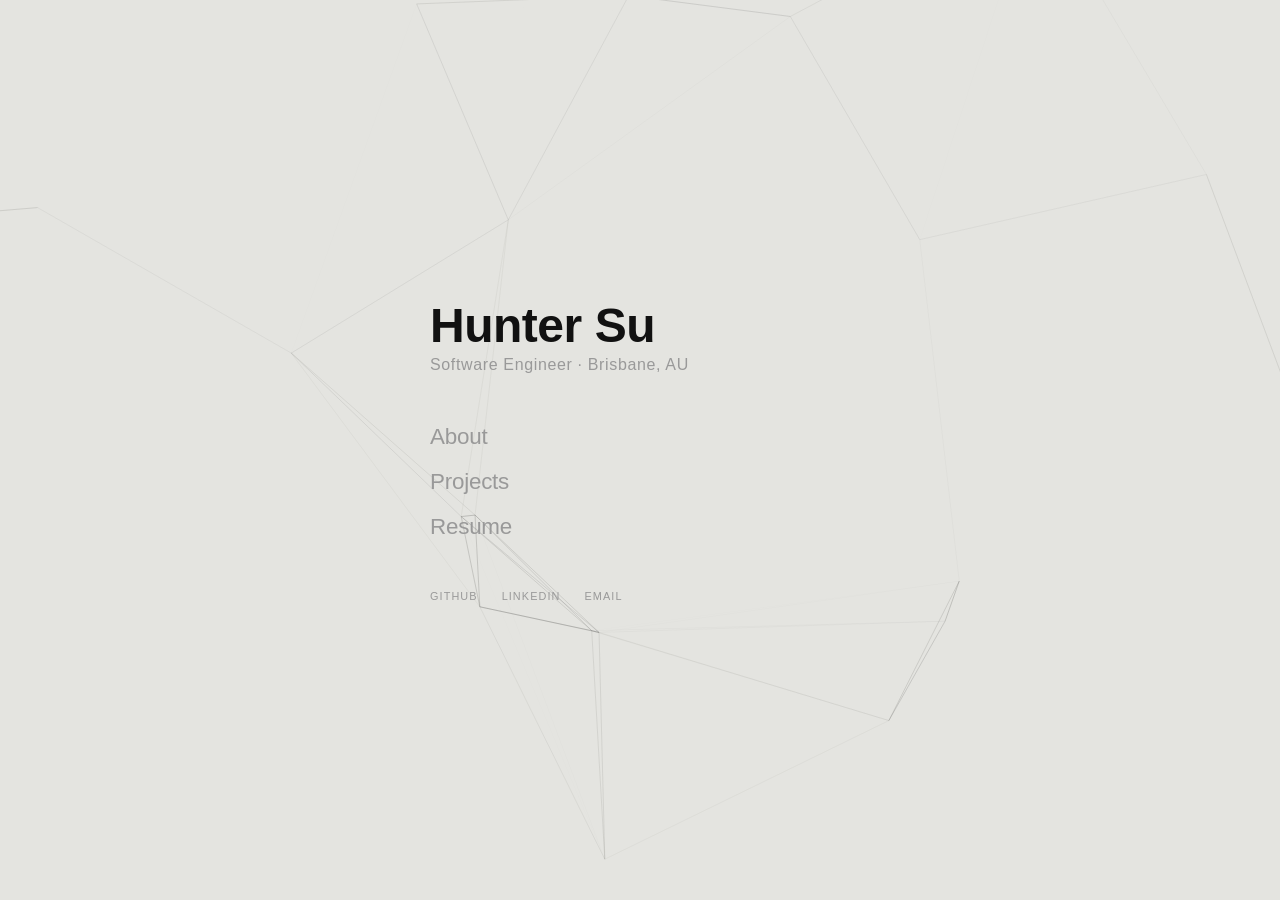
==== commit 7a14c05e: "new version" ====
--- a/index.html
+++ b/index.html
@@ -3,110 +3,34 @@
 <head>
   <meta charset="UTF-8" />
   <meta name="viewport" content="width=device-width, initial-scale=1.0" />
-  <title>Hunter Su - Software Engineer</title>
+  <title>Hunter Su</title>
+  <link rel="icon" href="favicon.png" type="image/png" />
   <link rel="stylesheet" href="style.css" />
-  <link rel="icon" type="image/png" href="icon.png" />
 </head>
 <body>
-
-  <!-- Cursor -->
-  <div class="cursor"></div>
-
-  <!-- Animated background -->
   <canvas id="bg-canvas"></canvas>
-
-  <!-- Page transition overlay -->
   <div id="page-transition"></div>
 
-  <!-- Nav -->
-  <nav>
-    <a href="index.html" class="nav-logo" data-transition>HS<span>.dev</span></a>
-    <ul class="nav-links">
-      <li><a href="index.html"    data-transition>Home</a></li>
-      <li><a href="about.html"    data-transition>About</a></li>
-      <li><a href="projects.html" data-transition>Projects</a></li>
-      <li><a href="contact.html"  data-transition>Contact</a></li>
-    </ul>
-    <button class="nav-burger" aria-label="Menu">
-      <span></span><span></span><span></span>
-    </button>
-  </nav>
+  <div class="wrap">
+    <div class="inner">
+      <p class="name">Hunter Su</p>
+      <p class="tagline">Software Engineer · Brisbane, AU</p>
 
-  <div class="nav-scrim"></div>
-  <div class="nav-drawer">
-    <ul>
-      <li><a href="index.html"    data-transition>Home</a></li>
-      <li><a href="about.html"    data-transition>About</a></li>
-      <li><a href="projects.html" data-transition>Projects</a></li>
-      <li><a href="contact.html"  data-transition>Contact</a></li>
-    </ul>
+      <ul class="nav-list">
+        <li><a href="about.html" data-t>About</a></li>
+        <li><a href="projects.html" data-t>Projects</a></li>
+        <li><a href="Yicong (Hunter) Su Resume.pdf" target="_blank">Resume</a></li>
+      </ul>
+
+      <div class="ext-links">
+        <a href="https://github.com/hunterycsu" target="_blank">GitHub</a>
+        <a href="https://linkedin.com/in/hunterycsu" target="_blank">LinkedIn</a>
+        <a href="mailto:hunter.yicong.su@gmail.com">Email</a>
+      </div>
+    </div>
   </div>
 
-  <main>
-    <div class="page-content">
-
-      <!-- HERO -->
-      <section style="position:relative;">
-        <div class="hero">
-          <div class="hero-left">
-            <div class="hero-eyebrow">Software Engineer · Brisbane, AU</div>
-            <h1 class="hero-name">
-              <span class="line-1">Hunter</span>
-              <span class="line-2">Su</span>
-            </h1>
-            <p class="hero-desc">
-              Final-year Software Engineering student at UQ. Currently working on full-stack features for a real estate CRM 
-              platform and an honours thesis investigating the intersection of Requirements Engineering and Interaction Design.
-            </p>
-            <div class="hero-cta">
-              <a href="projects.html" class="btn btn-primary" data-transition>View Projects →</a>
-              <a href="about.html"    class="btn btn-outline"  data-transition>About Me</a>
-              <a href="Yicong (Hunter) Su Resume.pdf" target="_blank" class="btn btn-outline">
-                Resume ↗
-              </a>
-            </div>
-          </div>
-
-          <div class="hero-right">
-            <div class="stat-cluster">
-              <div class="stat-block live">
-                <div class="stat-label">Current Role</div>
-                <div class="stat-value">Full-stack Intern</div>
-                <div class="stat-sub">Cyberlark · Brisbane, AU</div>
-              </div>
-              <div class="stat-block">
-                <div class="stat-label">Degree</div>
-                <div class="stat-value">BEng (Hons) Software</div>
-                <div class="stat-sub">University of Queensland · 2026</div>
-              </div>
-              <div class="stat-block">
-                <div class="stat-label">Research</div>
-                <div class="stat-value">Honours Thesis</div>
-                <div class="stat-sub">RE meets Interaction Design</div>
-              </div>
-              <div class="stat-block">
-                <div class="stat-label">Languages</div>
-                <div class="stat-value">EN · 普通话 · 粵語</div>
-                <div class="stat-sub">English · Mandarin · Cantonese</div>
-              </div>
-            </div>
-          </div>
-        </div>
-      </section>
-
-    </div>
-  </main>
-
-  <footer>
-    <div class="footer-left">© 2025 Hunter Su</div>
-    <div class="footer-right">
-      <a href="https://linkedin.com/in/hunterycsu" target="_blank">LinkedIn</a>
-      <a href="https://github.com/hunterycsu" target="_blank">GitHub</a>
-      <a href="mailto:hunter.yicong.su@gmail.com">Email</a>
-    </div>
-  </footer>
-
+  <script src="background.js"></script>
   <script src="transition.js"></script>
-  <script src="background.js"></script>
 </body>
-</html>+</html>
--- a/style.css
+++ b/style.css
@@ -1,1142 +1,273 @@
-@import url('https://fonts.googleapis.com/css2?family=Space+Mono:ital,wght@0,400;0,700;1,400&family=Syne:wght@400;500;700;800&display=swap');
-
-/* ---- RESET & ROOT ---- */
-*, *::before, *::after {
-  margin: 0;
-  padding: 0;
-  box-sizing: border-box;
-}
+*, *::before, *::after { margin: 0; padding: 0; box-sizing: border-box; }
 
 :root {
-  --bg:          #090c10;
-  --bg-2:        #0d1117;
-  --bg-3:        #111820;
-  --surface:     #141c26;
-  --surface-2:   #1a2535;
-  --blue:        #1a6fff;
-  --blue-dim:    #1249b3;
-  --blue-glow:   rgba(26, 111, 255, 0.18);
-  --blue-ghost:  rgba(26, 111, 255, 0.07);
-  --text:        #e8edf5;
-  --text-dim:    #7a8899;
-  --text-muted:  #3d4f63;
-  --border:      rgba(26, 111, 255, 0.12);
-  --border-dim:  rgba(255,255,255,0.05);
-  --mono:        'Space Mono', monospace;
-  --sans:        'Syne', sans-serif;
-  --transition:  cubic-bezier(0.76, 0, 0.24, 1);
-}
-
-html {
-  font-size: 16px;
-  scroll-behavior: smooth;
-}
-
-body {
+  --bg:      #e4e4e0;
+  --ink:     #111111;
+  --muted:   #999999;
+  --faint:   #c8c8c4;
+  --font:    Arial, Helvetica, sans-serif;
+}
+
+html, body {
+  height: 100%;
+  font-family: var(--font);
   background: var(--bg);
-  color: var(--text);
-  font-family: var(--sans);
+  color: var(--ink);
+  -webkit-font-smoothing: antialiased;
+}
+
+/* ---- CANVAS BACKGROUND ---- */
+#bg-canvas {
+  width: 100%;
+  height: 100%;
+  display: block;
+  position: fixed;
+  inset: 0;
+  z-index: 0;
+  pointer-events: none;
+}
+
+/* ---- PAGE WRAP ---- */
+.wrap {
+  position: relative;
+  z-index: 1;
   min-height: 100vh;
-  overflow-x: hidden;
-  cursor: none;
-}
-
-*, a, button, input, textarea, label, select {
-  cursor: none !important;
-}
-
-/* ---- CUSTOM CURSOR ---- */
-.cursor {
-  position: fixed;
-  left: 0;
-  top: 0;
-  width: 22px;
-  height: 22px;
-  border: 1.5px solid white;
-  border-radius: 50%;
-  background: transparent;
-  pointer-events: none;
-  z-index: 9999;
-  transform: translate(-50%, -50%);
-  transition:
-    width .2s ease,
-    height .2s ease,
-    background .2s ease,
-    border-color .2s ease;
-}
-
-.cursor.active {
-  width: 38px;
-  height: 38px;
-  border-color: var(--blue);
-  background: white;
-}
-
-body:has(a:hover) .cursor,
-body:has(button:hover) .cursor {
-  width: 14px;
-  height: 14px;
-}
-
-/* ---- PAGE TRANSITION OVERLAY ---- */
+  display: flex;
+  align-items: center;
+  justify-content: center;
+  padding: 4rem 2rem;
+}
+
+.inner {
+  width: 100%;
+  max-width: 420px;
+}
+
+/* ---- NAME ---- */
+.name {
+  font-size: 3rem;
+  font-weight: 600;
+  color: var(--ink);
+  letter-spacing: -0.01em;
+  margin-bottom: 0.2rem;
+}
+
+.tagline {
+  font-size: 1rem;
+  color: var(--muted);
+  letter-spacing: 0.04em;
+  margin-bottom: 2.5rem;
+}
+
+/* ---- NAV LIST ---- */
+.nav-list {
+  list-style: none;
+  margin-bottom: 2.5rem;
+}
+
+.nav-list li a {
+  display: block;
+  font-size: 1.4rem;
+  font-weight: 400;
+  color: var(--muted);
+  text-decoration: none;
+  padding: 0.6rem 0;
+  letter-spacing: -0.01em;
+  transition: color 0.15s;
+}
+
+.nav-list li a:hover { color: var(--ink); }
+
+/* ---- EXT LINKS ---- */
+.ext-links {
+  display: flex;
+  gap: 1.5rem;
+}
+
+.ext-links a {
+  font-size: 0.68rem;
+  color: var(--muted);
+  text-decoration: none;
+  letter-spacing: 0.1em;
+  text-transform: uppercase;
+  transition: color 0.15s;
+}
+
+.ext-links a:hover { color: var(--ink); }
+
+/* ---- PAGE TRANSITION ---- */
 #page-transition {
   position: fixed;
   inset: 0;
   background: var(--bg);
   z-index: 500;
-  transform: translateX(-100%);
+  transform: translateY(-100%);
   pointer-events: none;
 }
-#page-transition.slide-in {
-  animation: slideIn 0.45s var(--transition) forwards;
-}
-#page-transition.slide-out {
-  animation: slideOut 0.45s var(--transition) forwards;
-}
-
-@keyframes slideIn {
-  from { transform: translateX(-100%); }
-  to   { transform: translateX(0%); }
-}
-@keyframes slideOut {
-  from { transform: translateX(0%); }
-  to   { transform: translateX(100%); }
-}
-
-/* ---- NAV ---- */
-nav {
-  position: fixed;
-  top: 0;
-  left: 0;
-  right: 0;
-  z-index: 100;
-  display: flex;
-  align-items: center;
-  justify-content: space-between;
-  padding: 1.5rem 4rem;
-  border-bottom: 1px solid var(--border-dim);
-  background: rgba(9, 12, 16, 0.8);
-  backdrop-filter: blur(20px);
-  -webkit-backdrop-filter: blur(20px);
-}
-
-.nav-logo {
-  font-family: var(--mono);
-  font-size: 0.85rem;
-  color: var(--blue);
-  text-decoration: none;
-  letter-spacing: 0.05em;
-}
-.nav-logo span {
-  color: var(--text-dim);
-}
-
-.nav-links {
-  display: flex;
-  gap: 2.5rem;
-  list-style: none;
-}
-
-.nav-links a {
-  font-family: var(--mono);
-  font-size: 0.75rem;
-  color: var(--text-dim);
+#page-transition.slide-in  { animation: pgIn  0.4s cubic-bezier(0.76,0,0.24,1) forwards; }
+#page-transition.slide-out { animation: pgOut 0.4s cubic-bezier(0.76,0,0.24,1) forwards; }
+@keyframes pgIn  { from { transform: translateY(-100%); } to { transform: translateY(0); } }
+@keyframes pgOut { from { transform: translateY(0); }    to { transform: translateY(100%); } }
+
+/* ---- PAGE CONTENT FADE ---- */
+.wrap { animation: fadeUp 0.5s ease both; animation-delay: 0.1s; }
+@keyframes fadeUp {
+  from { opacity: 0; transform: translateY(12px); }
+  to   { opacity: 1; transform: translateY(0); }
+}
+
+/* ---- INNER PAGES ---- */
+.page-inner {
+  width: 100%;
+  max-width: 420px;
+}
+
+.back {
+  display: inline-block;
+  font-size: 0.68rem;
+  color: var(--muted);
   text-decoration: none;
   letter-spacing: 0.1em;
   text-transform: uppercase;
+  margin-bottom: 3rem;
+  transition: color 0.15s;
+}
+.back:hover { color: var(--ink); }
+
+.page-title {
+  font-size: 1.5rem;
+  font-weight: 400;
+  color: var(--ink);
+  letter-spacing: -0.01em;
+  margin-bottom: 2.5rem;
+}
+
+/* ---- DIVIDER ---- */
+.divider {
+  width: 100%;
+  height: 1px;
+  background: var(--faint);
+  margin: 1.5rem 0;
+}
+
+/* ---- ABOUT ---- */
+.about-text p {
+  font-size: 0.88rem;
+  color: var(--ink);
+  line-height: 1.75;
+  margin-bottom: 1rem;
+}
+.about-text p:last-child { margin-bottom: 0; }
+
+.section-label {
+  font-size: 0.62rem;
+  letter-spacing: 0.15em;
+  text-transform: uppercase;
+  color: var(--muted);
+  margin-bottom: 1rem;
+  margin-top: 2rem;
+}
+
+.exp-item {
+  margin-bottom: 1.5rem;
+}
+.exp-header {
+  display: flex;
+  justify-content: space-between;
+  align-items: baseline;
+  margin-bottom: 0.2rem;
+}
+.exp-company {
+  font-size: 0.85rem;
+  font-weight: 400;
+  color: var(--ink);
+}
+.exp-date {
+  font-size: 0.68rem;
+  color: var(--muted);
+  letter-spacing: 0.03em;
+}
+.exp-role {
+  font-size: 0.75rem;
+  color: var(--muted);
+  margin-bottom: 0.4rem;
+}
+.exp-points {
+  list-style: none;
+  padding: 0;
+}
+.exp-points li {
+  font-size: 0.78rem;
+  color: #555;
+  line-height: 1.6;
+  padding-left: 0.9rem;
   position: relative;
-  transition: color 0.2s;
-}
-.nav-links a::after {
-  content: '';
-  position: absolute;
-  bottom: -4px;
-  left: 0;
-  width: 0;
-  height: 1px;
-  background: var(--blue);
-  transition: width 0.3s var(--transition);
-}
-.nav-links a:hover,
-.nav-links a.active {
-  color: var(--text);
-}
-.nav-links a:hover::after,
-.nav-links a.active::after {
-  width: 100%;
-}
-
-/* ---- MAIN WRAPPER ---- */
-main {
-  position: relative;
-  z-index: 2;
-}
-
-/* ---- PAGE CONTENT (fade in on load) ---- */
-.page-content {
-  animation: fadeUp 0.6s var(--transition) both;
-  animation-delay: 0.15s;
-}
-@keyframes fadeUp {
-  from { opacity: 0; transform: translateY(24px); }
-  to   { opacity: 1; transform: translateY(0); }
-}
-
-/* ---- SECTION UTILITY ---- */
-.section {
-  padding: 7rem 4rem;
-  max-width: 1200px;
-  margin: 0 auto;
-}
-.section-tag {
-  font-family: var(--mono);
-  font-size: 0.7rem;
-  color: var(--blue);
-  letter-spacing: 0.2em;
-  text-transform: uppercase;
-  margin-bottom: 1rem;
-  display: flex;
-  align-items: center;
-  gap: 0.75rem;
-}
-.section-tag::before {
-  content: '//';
-  opacity: 0.5;
-}
-
-/* ====================================================
-   INDEX — HERO
-   ==================================================== */
-.hero {
-  min-height: 100vh;
-  display: grid;
-  grid-template-columns: 1fr auto;
-  align-items: center;
-  padding: 0 4rem;
-  max-width: 1200px;
-  margin: 0 auto;
-  gap: 4rem;
-}
-
-.hero-left {
-  padding-top: 6rem;
-}
-
-.hero-eyebrow {
-  font-family: var(--mono);
-  font-size: 0.72rem;
-  color: var(--blue);
-  letter-spacing: 0.25em;
-  text-transform: uppercase;
-  margin-bottom: 1.5rem;
-  display: flex;
-  align-items: center;
-  gap: 1rem;
-}
-.hero-eyebrow::before {
-  content: '';
-  display: block;
-  width: 32px;
-  height: 1px;
-  background: var(--blue);
-}
-
-.hero-name {
-  font-family: var(--sans);
-  font-weight: 800;
-  font-size: clamp(3.5rem, 6vw, 6rem);
-  line-height: 0.95;
-  letter-spacing: -0.03em;
-  margin-bottom: 1.5rem;
-}
-.hero-name .line-1 { color: var(--text); display: block; }
-.hero-name .line-2 {
-  color: transparent;
-  -webkit-text-stroke: 1px rgba(26,111,255,0.5);
-  display: block;
-}
-
-.hero-desc {
-  font-family: var(--sans);
-  font-size: 1rem;
-  color: var(--text-dim);
-  line-height: 1.7;
-  max-width: 420px;
-  margin-bottom: 2.5rem;
-}
-
-.hero-cta {
-  display: flex;
-  gap: 1rem;
-  flex-wrap: wrap;
-}
-
-.btn {
-  display: inline-flex;
-  align-items: center;
-  gap: 0.5rem;
-  padding: 0.75rem 1.75rem;
-  font-family: var(--mono);
-  font-size: 0.75rem;
-  letter-spacing: 0.1em;
-  text-transform: uppercase;
-  text-decoration: none;
-  border: none;
-  cursor: none;
-  transition: all 0.25s var(--transition);
-}
-.btn-primary {
-  background: var(--blue);
-  color: #fff;
-}
-.btn-primary:hover {
-  background: #2a7fff;
-  transform: translateY(-2px);
-  box-shadow: 0 8px 24px rgba(26,111,255,0.35);
-}
-.btn-outline {
-  background: transparent;
-  color: var(--text-dim);
-  border: 1px solid var(--border);
-}
-.btn-outline:hover {
-  border-color: var(--blue);
-  color: var(--text);
-  transform: translateY(-2px);
-}
-
-/* Hero right — stat panel cluster */
-.hero-right {
-  display: flex;
-  justify-content: center;
-  align-items: center;
-  padding-top: 6rem;
-}
-
-.stat-cluster {
-  display: flex;
-  flex-direction: column;
-  gap: 1px;
-  width: 280px;
-}
-
-.stat-block {
-  background: var(--surface);
-  border: 1px solid var(--border-dim);
-  padding: 1.25rem 1.5rem;
-  position: relative;
-  overflow: hidden;
-  transition: background 0.2s;
-}
-.stat-block:hover { background: var(--surface-2); }
-.stat-block::before {
-  content: '';
-  position: absolute;
-  left: 0; top: 0; bottom: 0;
-  width: 2px;
-  background: var(--blue);
-  transform: scaleY(0);
-  transform-origin: bottom;
-  transition: transform 0.3s var(--transition);
-}
-.stat-block:hover::before { transform: scaleY(1); }
-
-.stat-label {
-  font-family: var(--mono);
-  font-size: 0.58rem;
-  color: var(--blue);
-  letter-spacing: 0.2em;
-  text-transform: uppercase;
-  margin-bottom: 0.3rem;
-}
-.stat-value {
-  font-family: var(--sans);
-  font-weight: 700;
-  font-size: 1rem;
-  color: var(--text);
-  margin-bottom: 0.1rem;
-}
-.stat-sub {
-  font-family: var(--mono);
-  font-size: 0.6rem;
-  color: var(--text-muted);
-}
-
-.stat-block.live .stat-label {
-  display: flex;
-  align-items: center;
-  gap: 0.5rem;
-}
-
-
-/* ---- FEATURED SECTION (index) ---- */
-.featured {
-  background: var(--bg-2);
-  border-top: 1px solid var(--border-dim);
-  border-bottom: 1px solid var(--border-dim);
-}
-
-.featured-grid {
-  display: grid;
-  grid-template-columns: repeat(3, 1fr);
-  gap: 1px;
-  background: var(--border-dim);
-  border: 1px solid var(--border-dim);
-}
-.featured-item {
-  background: var(--bg-2);
-  padding: 2.5rem 2rem;
-  transition: background 0.25s;
-}
-.featured-item:hover {
-  background: var(--surface);
-}
-.featured-num {
-  font-family: var(--mono);
-  font-size: 0.65rem;
-  color: var(--blue);
-  margin-bottom: 1rem;
-}
-.featured-title {
-  font-size: 1.1rem;
-  font-weight: 700;
-  margin-bottom: 0.5rem;
-}
-.featured-text {
-  font-family: var(--mono);
-  font-size: 0.72rem;
-  color: var(--text-dim);
-  line-height: 1.6;
-}
-
-/* ====================================================
-   ABOUT PAGE
-   ==================================================== */
-.about-hero {
-  padding-top: 10rem;
-  padding-bottom: 5rem;
-}
-
-.about-grid {
-  display: grid;
-  grid-template-columns: 1fr 1.6fr;
-  gap: 5rem;
-  align-items: start;
-}
-
-.about-left h1 {
-  font-size: clamp(2.5rem, 4vw, 4rem);
-  font-weight: 800;
-  line-height: 1;
-  letter-spacing: -0.03em;
-  margin-bottom: 1.5rem;
-}
-.about-left h1 em {
-  font-style: normal;
-  color: transparent;
-  -webkit-text-stroke: 1px rgba(26,111,255,0.6);
-}
-
-.about-left p {
-  font-family: var(--sans);
-  font-size: 0.95rem;
-  color: var(--text-dim);
-  line-height: 1.8;
-  margin-bottom: 1rem;
-}
-
-.interests {
-  margin-top: 2rem;
-  display: flex;
-  flex-direction: column;
-  gap: 0.5rem;
-}
-.interest-tag {
-  display: inline-flex;
-  align-items: center;
-  gap: 0.5rem;
-  font-family: var(--mono);
-  font-size: 0.7rem;
-  color: var(--text-dim);
-  background: var(--surface);
-  border: 1px solid var(--border);
-  padding: 0.4rem 0.75rem;
-  width: fit-content;
-}
-.interest-tag .icon { font-size: 0.85rem; }
-
-/* Timeline */
-.timeline {
-  position: relative;
-  padding-left: 1.5rem;
-}
-.timeline::before {
-  content: '';
+  margin-bottom: 0.15rem;
+}
+.exp-points li::before {
+  content: '/';
   position: absolute;
   left: 0;
-  top: 0;
-  bottom: 0;
-  width: 1px;
-  background: var(--border);
-}
-
-.timeline-item {
-  position: relative;
-  padding-bottom: 2.5rem;
-  padding-left: 1.5rem;
-}
-.timeline-item::before {
-  content: '';
-  position: absolute;
-  left: -1.5rem;
-  top: 0.35rem;
-  width: 7px;
-  height: 7px;
-  background: var(--blue);
-  border-radius: 50%;
-  transform: translateX(-3px);
-  box-shadow: 0 0 0 3px var(--bg), 0 0 0 4px var(--blue-dim);
-}
-.timeline-date {
-  font-family: var(--mono);
-  font-size: 0.65rem;
-  color: var(--blue);
-  letter-spacing: 0.1em;
-  margin-bottom: 0.4rem;
-}
-.timeline-company {
-  font-weight: 700;
-  font-size: 0.95rem;
-  margin-bottom: 0.2rem;
-}
-.timeline-role {
-  font-family: var(--mono);
-  font-size: 0.7rem;
-  color: var(--text-dim);
-  margin-bottom: 0.5rem;
-}
-.timeline-points {
-  list-style: none;
-  padding: 0;
-}
-.timeline-points li {
-  font-size: 0.82rem;
-  color: var(--text-dim);
-  line-height: 1.6;
-  padding: 0.15rem 0;
-  padding-left: 1rem;
-  position: relative;
-}
-.timeline-points li::before {
-  content: '→';
-  position: absolute;
-  left: 0;
-  color: var(--blue);
-  font-size: 0.65rem;
-  top: 0.05rem;
-}
-
-/* Skills grid */
-.skills-section {
-  background: var(--bg-2);
-  border-top: 1px solid var(--border-dim);
-}
-.skills-grid {
-  display: grid;
-  grid-template-columns: repeat(4, 1fr);
-  gap: 1px;
-  background: var(--border-dim);
-}
-.skill-chip {
-  background: var(--bg-2);
-  padding: 1.25rem 1rem;
-  font-family: var(--mono);
-  font-size: 0.72rem;
-  color: var(--text-dim);
-  text-align: center;
-  transition: background 0.2s, color 0.2s;
-}
-.skill-chip:hover {
-  background: var(--blue-ghost);
-  color: var(--text);
-}
-
-/* ====================================================
-   PROJECTS PAGE
-   ==================================================== */
-.projects-hero {
-  padding-top: 10rem;
-  padding-bottom: 4rem;
-}
-.projects-hero h1 {
-  font-size: clamp(2.5rem, 5vw, 5rem);
-  font-weight: 800;
-  letter-spacing: -0.03em;
-  line-height: 1;
-}
-.projects-hero h1 span {
-  color: transparent;
-  -webkit-text-stroke: 1px rgba(26,111,255,0.5);
-}
-
-.projects-grid {
-  display: grid;
-  grid-template-columns: 1fr 1fr;
-  gap: 1.5rem;
-}
-
-.project-card {
-  background: var(--surface);
-  border: 1px solid var(--border-dim);
-  padding: 2rem;
-  position: relative;
-  overflow: hidden;
-  transition: border-color 0.3s, transform 0.3s var(--transition);
-  cursor: none;
-}
-.project-card::before {
-  content: '';
-  position: absolute;
-  top: 0; left: 0; right: 0;
-  height: 2px;
-  background: var(--blue);
-  transform: scaleX(0);
-  transform-origin: left;
-  transition: transform 0.4s var(--transition);
-}
-.project-card:hover {
-  border-color: var(--border);
-  transform: translateY(-4px);
-}
-.project-card:hover::before {
-  transform: scaleX(1);
-}
-
-.project-number {
-  font-family: var(--mono);
-  font-size: 0.6rem;
-  color: var(--text-muted);
-  margin-bottom: 1rem;
-  letter-spacing: 0.15em;
-}
-.project-title {
-  font-weight: 700;
-  font-size: 1.15rem;
-  margin-bottom: 0.5rem;
-  color: var(--text);
-}
-.project-desc {
-  font-size: 0.82rem;
-  color: var(--text-dim);
-  line-height: 1.7;
-  margin-bottom: 1.25rem;
-}
-.project-tags {
+  color: var(--muted);
+}
+
+.skills-wrap {
   display: flex;
   flex-wrap: wrap;
   gap: 0.4rem;
 }
-.tag {
-  font-family: var(--mono);
-  font-size: 0.6rem;
-  color: var(--blue);
-  border: 1px solid var(--blue-dim);
-  background: var(--blue-ghost);
-  padding: 0.2rem 0.5rem;
-  letter-spacing: 0.05em;
-}
-
-.project-card.featured-card {
-  grid-column: 1 / -1;
-  display: grid;
-  grid-template-columns: 1.2fr 1fr;
-  gap: 2rem;
-  align-items: center;
-}
-.featured-card-badge {
-  font-family: var(--mono);
-  font-size: 0.6rem;
-  color: var(--blue);
-  border: 1px solid var(--blue);
-  padding: 0.2rem 0.6rem;
-  width: fit-content;
-  margin-bottom: 0.75rem;
-  letter-spacing: 0.1em;
-}
-
-/* ====================================================
-   CONTACT PAGE
-   ==================================================== */
-.contact-hero {
-  padding-top: 10rem;
-  padding-bottom: 4rem;
-}
-.contact-hero h1 {
-  font-size: clamp(2.5rem, 5vw, 5rem);
-  font-weight: 800;
-  letter-spacing: -0.03em;
-  line-height: 1;
-  margin-bottom: 1rem;
-}
-
-.contact-hero h1 em {
-  font-style: normal;
-  color: transparent;
-  -webkit-text-stroke: 1px rgba(26,111,255,0.6);
-}
-
-.contact-hero p {
-  font-family: var(--sans);
-  color: var(--text-dim);
-  font-size: 1rem;
-  max-width: 480px;
-}
-
-.contact-grid {
-  display: grid;
-  grid-template-columns: 1fr 1fr;
-  gap: 4rem;
-  align-items: start;
-}
-
-.contact-links {
-  display: flex;
-  flex-direction: column;
-  gap: 1px;
-  background: var(--border-dim);
-  border: 1px solid var(--border-dim);
-}
-.contact-link-item {
-  display: flex;
-  align-items: center;
-  justify-content: space-between;
-  padding: 1.25rem 1.5rem;
-  background: var(--surface);
-  text-decoration: none;
-  color: var(--text);
-  transition: background 0.2s, padding-left 0.3s var(--transition);
-}
-.contact-link-item:hover {
-  background: var(--surface-2);
-  padding-left: 2rem;
-}
-.contact-link-left {
-  display: flex;
-  align-items: center;
-  gap: 1rem;
-}
-.contact-link-icon {
-  width: 36px;
-  height: 36px;
-  background: var(--blue-ghost);
-  border: 1px solid var(--border);
-  display: flex;
-  align-items: center;
-  justify-content: center;
-  font-size: 1rem;
-}
-.contact-link-label {
-  font-family: var(--mono);
-  font-size: 0.72rem;
-  color: var(--text-dim);
-  display: block;
-  margin-bottom: 0.15rem;
-  text-transform: uppercase;
-  letter-spacing: 0.1em;
-}
-.contact-link-value {
-  font-size: 0.85rem;
-  color: var(--text);
-}
-.contact-arrow {
-  color: var(--text-muted);
-  font-size: 1rem;
-  transition: color 0.2s, transform 0.3s;
-}
-.contact-link-item:hover .contact-arrow {
-  color: var(--blue);
-  transform: translateX(4px);
-}
-
-/* Contact form */
-.contact-form {
-  display: flex;
-  flex-direction: column;
-  gap: 1rem;
-}
-.form-field {
-  display: flex;
-  flex-direction: column;
-  gap: 0.4rem;
-}
-.form-label {
-  font-family: var(--mono);
-  font-size: 0.65rem;
-  color: var(--blue);
-  letter-spacing: 0.15em;
-  text-transform: uppercase;
-}
-.form-input,
-.form-textarea {
-  background: var(--surface);
-  border: 1px solid var(--border-dim);
-  color: var(--text);
-  font-family: var(--mono);
-  font-size: 0.8rem;
-  padding: 0.75rem 1rem;
-  outline: none;
-  transition: border-color 0.25s;
-  width: 100%;
-  resize: none;
-}
-.form-input:focus,
-.form-textarea:focus {
-  border-color: var(--blue);
-}
-.form-input::placeholder,
-.form-textarea::placeholder {
-  color: var(--text-muted);
-}
-.form-textarea { min-height: 120px; }
-
-/* ====================================================
-   CANVAS BACKGROUND
-   ==================================================== */
-#bg-canvas {
-  position: fixed;
-  inset: 0;
-  z-index: 0;
-  opacity: 0.35;
-  pointer-events: none;
-}
-
-/* ====================================================
-   ABOUT — GALLERY / INTERESTS
-   ==================================================== */
-.about-gallery-section {
-  border-top: 1px solid var(--border-dim);
-}
-
-.gallery-intro {
-  margin-bottom: 2.5rem;
-}
-.gallery-intro p {
-  font-size: 0.9rem;
-  color: var(--text-dim);
-  max-width: 560px;
-  line-height: 1.7;
-}
-
-.gallery-grid {
-  display: grid;
-  grid-template-columns: repeat(3, 1fr);
-  gap: 1px;
-  background: var(--border-dim);
-}
-
-.gallery-card {
-  background: var(--surface);
-  aspect-ratio: 4/3;
-  position: relative;
-  overflow: hidden;
-  display: flex;
-  align-items: flex-end;
-  transition: transform 0.35s var(--transition);
-}
-.gallery-card:hover { transform: scale(1.01); z-index: 2; }
-
-/* The illustration area fills the card */
-.gallery-art {
-  position: absolute;
-  inset: 0;
-  display: flex;
-  align-items: center;
-  justify-content: center;
-}
-
-/* Overlay label */
-.gallery-label {
-  position: relative;
-  z-index: 2;
-  width: 100%;
-  padding: 1rem 1.25rem;
-  background: linear-gradient(to top, rgba(9,12,16,0.9) 0%, transparent 100%);
-}
-.gallery-label-title {
-  font-family: var(--sans);
-  font-weight: 700;
-  font-size: 0.9rem;
-  color: var(--text);
-  margin-bottom: 0.15rem;
-}
-.gallery-label-sub {
-  font-family: var(--mono);
-  font-size: 0.6rem;
-  color: var(--blue);
-  letter-spacing: 0.1em;
-}
-
-/* ====================================================
-   RESUME MODAL
-   ==================================================== */
-.resume-modal-overlay {
-  position: fixed;
-  inset: 0;
-  background: rgba(9,12,16,0.92);
-  backdrop-filter: blur(12px);
-  z-index: 300;
-  display: flex;
-  align-items: center;
-  justify-content: center;
-  opacity: 0;
-  pointer-events: none;
-  transition: opacity 0.3s;
-}
-.resume-modal-overlay.open {
-  opacity: 1;
-  pointer-events: all;
-}
-.resume-modal {
-  background: var(--surface);
-  border: 1px solid var(--border);
-  width: min(860px, 92vw);
-  max-height: 90vh;
-  display: flex;
-  flex-direction: column;
-  transform: translateY(20px);
-  transition: transform 0.35s var(--transition);
-}
-.resume-modal-overlay.open .resume-modal {
-  transform: translateY(0);
-}
-.resume-modal-header {
-  display: flex;
-  align-items: center;
-  justify-content: space-between;
-  padding: 1rem 1.5rem;
-  border-bottom: 1px solid var(--border-dim);
-  flex-shrink: 0;
-}
-.resume-modal-title {
-  font-family: var(--mono);
-  font-size: 0.7rem;
-  color: var(--blue);
-  letter-spacing: 0.15em;
-  text-transform: uppercase;
-}
-.resume-modal-actions {
-  display: flex;
-  gap: 0.75rem;
-  align-items: center;
-}
-.resume-close {
-  background: none;
-  border: 1px solid var(--border-dim);
-  color: var(--text-dim);
-  font-family: var(--mono);
-  font-size: 0.7rem;
-  padding: 0.35rem 0.75rem;
-  transition: border-color 0.2s, color 0.2s;
-}
-.resume-close:hover {
-  border-color: var(--blue);
-  color: var(--text);
-}
-.resume-modal-body {
-  overflow-y: auto;
-  flex: 1;
-  padding: 2rem;
-}
-/* Render resume as formatted content */
-.resume-content {
-  font-family: var(--mono);
-  font-size: 0.75rem;
-  line-height: 1.8;
-  color: var(--text-dim);
-}
-.resume-content h1 {
-  font-family: var(--sans);
-  font-size: 1.8rem;
-  font-weight: 800;
-  color: var(--text);
-  letter-spacing: -0.02em;
-  margin-bottom: 0.25rem;
-}
-.resume-content .resume-contact {
-  font-size: 0.68rem;
-  color: var(--text-muted);
-  margin-bottom: 2rem;
-}
-.resume-content .resume-contact a { color: var(--blue); text-decoration: none; }
-.resume-section-title {
-  font-family: var(--sans);
-  font-size: 0.65rem;
-  font-weight: 700;
-  letter-spacing: 0.2em;
-  text-transform: uppercase;
-  color: var(--blue);
-  border-bottom: 1px solid var(--border);
-  padding-bottom: 0.4rem;
-  margin: 1.5rem 0 1rem;
-}
-.resume-entry { margin-bottom: 1.25rem; }
-.resume-entry-header {
+.skill {
+  font-size: 0.68rem;
+  color: var(--muted);
+  border: 1px solid var(--faint);
+  padding: 0.25rem 0.6rem;
+  letter-spacing: 0.04em;
+}
+
+/* ---- PROJECTS ---- */
+.project-item {
+  padding: 1.25rem 0;
+  border-bottom: 1px solid var(--faint);
+}
+.project-item:first-child { border-top: 1px solid var(--faint); }
+
+.project-header {
   display: flex;
   justify-content: space-between;
   align-items: baseline;
+  margin-bottom: 0.35rem;
+}
+.project-name {
+  font-size: 0.9rem;
+  font-weight: 400;
+  color: var(--ink);
+}
+.project-year {
+  font-size: 0.65rem;
+  color: var(--muted);
+  letter-spacing: 0.06em;
+}
+.project-desc {
+  font-size: 0.78rem;
+  color: #555;
+  line-height: 1.65;
+  margin-bottom: 0.6rem;
+}
+.project-tags {
+  display: flex;
   flex-wrap: wrap;
-  gap: 0.25rem;
-}
-.resume-entry-title {
-  font-family: var(--sans);
-  font-weight: 700;
-  font-size: 0.85rem;
-  color: var(--text);
-}
-.resume-entry-date {
-  font-size: 0.65rem;
-  color: var(--text-muted);
-}
-.resume-entry-sub {
-  font-size: 0.68rem;
-  color: var(--blue);
-  margin-bottom: 0.35rem;
-}
-.resume-entry ul {
-  list-style: none;
-  padding: 0;
-}
-.resume-entry ul li {
-  padding-left: 1rem;
-  position: relative;
-  color: var(--text-dim);
-  font-size: 0.72rem;
-  line-height: 1.6;
-}
-.resume-entry ul li::before {
-  content: '→';
-  position: absolute;
-  left: 0;
-  color: var(--blue);
+  gap: 0.3rem;
+}
+.ptag {
   font-size: 0.6rem;
-}
-.resume-skills-list {
-  font-size: 0.72rem;
-  color: var(--text-dim);
-  line-height: 1.8;
-}
-
-
-footer {
-  border-top: 1px solid var(--border-dim);
-  padding: 2rem 4rem;
-  display: flex;
-  align-items: center;
-  justify-content: space-between;
-  position: relative;
-  z-index: 2;
-}
-.footer-left {
-  font-family: var(--mono);
-  font-size: 0.65rem;
-  color: var(--text-muted);
-}
-.footer-right {
-  font-family: var(--mono);
-  font-size: 0.65rem;
-  color: var(--text-muted);
-  display: flex;
-  gap: 2rem;
-}
-.footer-right a {
-  color: var(--text-muted);
-  text-decoration: none;
-  transition: color 0.2s;
-}
-.footer-right a:hover {
-  color: var(--blue);
-}
-
-/* ====================================================
-   RESPONSIVE
-   ==================================================== */
-@media (max-width: 900px) {
-  nav { padding: 1.25rem 1.5rem; }
-  .hero { grid-template-columns: 1fr; padding: 0 1.5rem; }
-  .hero-right { display: none; }
-  .section { padding: 5rem 1.5rem; }
-  .about-grid { grid-template-columns: 1fr; gap: 3rem; }
-  .skills-grid { grid-template-columns: repeat(2, 1fr); }
-  .projects-grid { grid-template-columns: 1fr; }
-  .project-card.featured-card { grid-template-columns: 1fr; }
-  .contact-grid { grid-template-columns: 1fr; }
-  .featured-grid { grid-template-columns: 1fr; }
-  footer { flex-direction: column; gap: 1rem; padding: 1.5rem; }
-}
-
-.nav-burger {
-  display: none;
-  flex-direction: column;
-  gap: 5px;
-  background: none;
-  border: none;
-  padding: 4px;
-}
-.nav-burger span {
-  display: block;
-  width: 22px;
-  height: 2px;
-  background: var(--text-dim);
-  transition: transform 0.3s, opacity 0.3s;
-}
-.nav-burger.open span:nth-child(1) { transform: translateY(7px) rotate(45deg); }
-.nav-burger.open span:nth-child(2) { opacity: 0; }
-.nav-burger.open span:nth-child(3) { transform: translateY(-7px) rotate(-45deg); }
-
-.nav-drawer {
-  position: fixed;
-  top: 0; right: 0; bottom: 0;
-  width: 260px;
-  background: var(--bg-2);
-  border-left: 1px solid var(--border-dim);
-  z-index: 150;
-  display: flex;
-  flex-direction: column;
-  justify-content: center;
-  padding: 3rem 2rem;
-  transform: translateX(100%);
-  transition: transform 0.35s var(--transition);
-}
-.nav-drawer.open { transform: translateX(0); }
-.nav-drawer ul { list-style: none; display: flex; flex-direction: column; gap: 0.5rem; }
-.nav-drawer ul a {
-  font-family: var(--sans);
-  font-size: 1.75rem;
-  font-weight: 700;
-  color: var(--text-dim);
-  text-decoration: none;
-  display: block;
-  padding: 0.3rem 0;
-  border-bottom: 1px solid var(--border-dim);
-  transition: color 0.2s;
-}
-.nav-drawer ul a:hover, .nav-drawer ul a.active { color: var(--blue); }
-
-.nav-scrim {
-  position: fixed;
-  inset: 0;
-  background: rgba(9,12,16,0.7);
-  z-index: 140;
-  opacity: 0;
-  pointer-events: none;
-  transition: opacity 0.3s;
-}
-.nav-scrim.open { opacity: 1; pointer-events: all; }
-
-@media (max-width: 768px) {
-  .nav-links { display: none; }
-  .nav-burger { display: flex; }
-}
-@media (min-width: 769px) {
-  .nav-drawer, .nav-scrim { display: none; }
+  color: var(--muted);
+  letter-spacing: 0.05em;
+  text-transform: uppercase;
+}
+.ptag::after { content: ' ·'; }
+.ptag:last-child::after { content: ''; }
+
+@media (max-width: 600px) {
+  .inner, .page-inner { max-width: 100%; }
+  .wrap { padding: 3rem 1.5rem; align-items: flex-start; padding-top: 4rem; }
 }
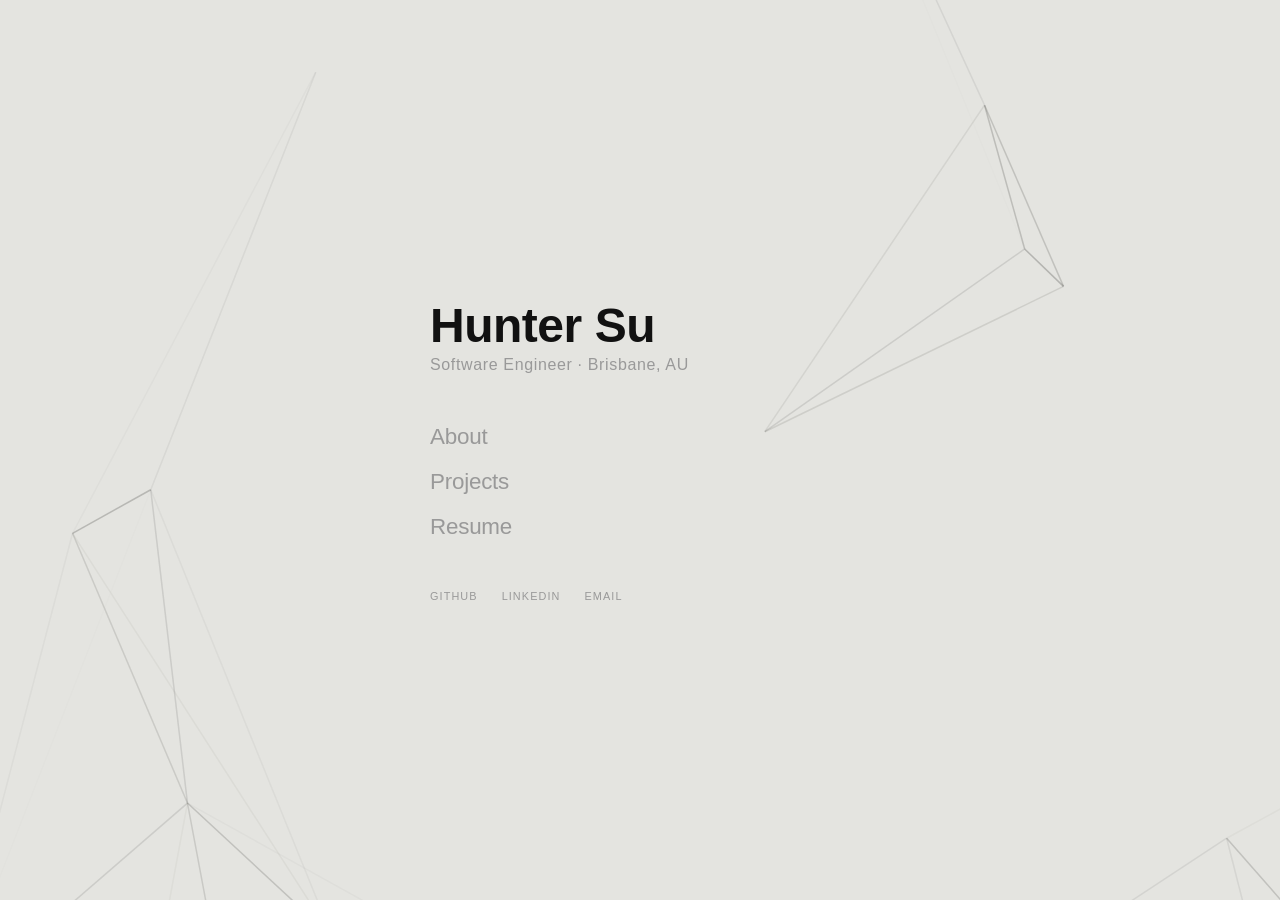
==== commit b844f0ea: "bg changes" ====
--- a/index.html
+++ b/index.html
@@ -8,7 +8,6 @@
   <link rel="stylesheet" href="style.css" />
 </head>
 <body>
-  <canvas id="bg-canvas"></canvas>
   <div id="page-transition"></div>
 
   <div class="wrap">
